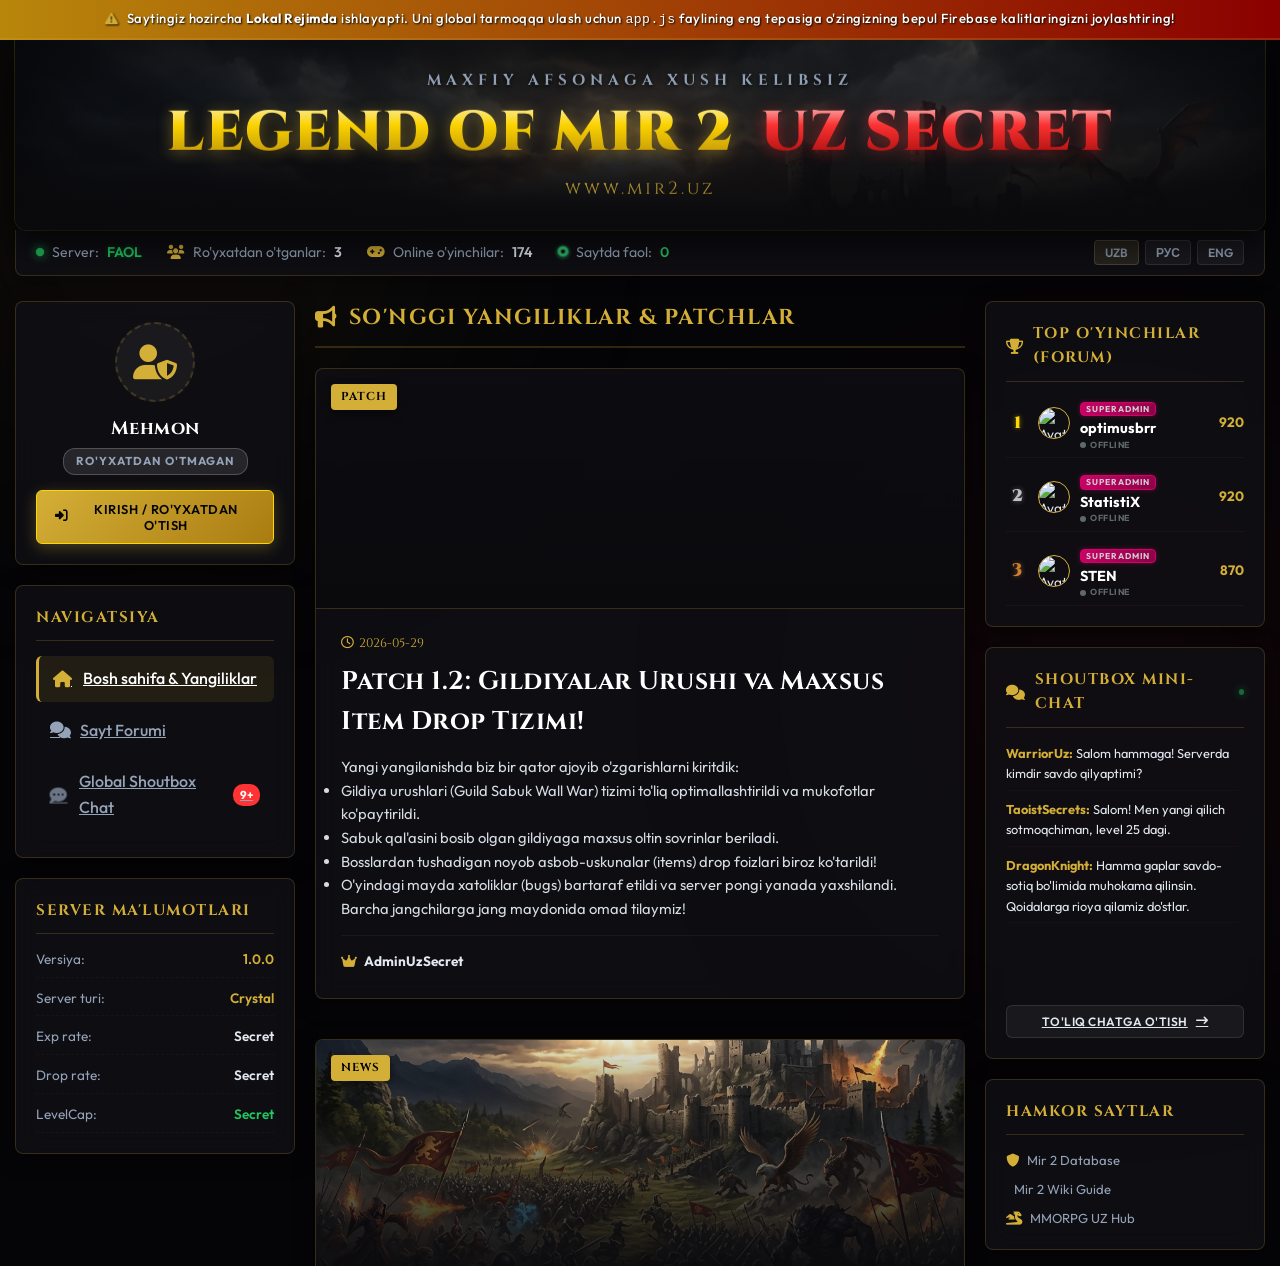
==== admin.html @ 35ca0508 "Add files via upload" ====
<!DOCTYPE html>
<html lang="uz">
<head>
    <meta charset="UTF-8">
    <meta name="viewport" content="width=device-width, initial-scale=1.0">
    <title>Legend of Mir 2 UZ SECRET - Admin Panel</title>
    
    <!-- SEO Meta Tags -->
    <meta name="description" content="Legend of Mir 2 UZ SECRET - O'zbekistondagi eng mashhur va eng epik MMORPG o'yinining rasmiy jamoat sayti va forumi. Forum, jonli chat, yangiliklar va boshqalar.">
    <meta name="keywords" content="Mir 2, Mir 2 UZ, Legend of Mir 2, Mir2uzSecret, mir2.uz, mmorpg uz, uzbek game, mir 2 forum, mir 2 chat">
    
    <!-- Premium Fonts -->
    <link rel="preconnect" href="https://fonts.googleapis.com">
    <link rel="preconnect" href="https://fonts.gstatic.com" crossorigin>
    <link href="https://fonts.googleapis.com/css2?family=Cinzel:wght@400;600;700;900&family=MedievalSharp&family=Outfit:wght@300;400;500;600;700&display=swap" rel="stylesheet">
    
    <!-- FontAwesome Icons for gaming elements -->
    <link rel="stylesheet" href="https://cdnjs.cloudflare.com/ajax/libs/font-awesome/6.4.0/css/all.min.css">
    
    <!-- Favicon -->
    <link rel="icon" type="image/png" href="favicon.png">
    
    <!-- Custom Style Sheet -->
    <link rel="stylesheet" href="style.css">
</head>
<body data-page="admin">

    <!-- Gaming Background Glows -->
    <div class="bg-glow bg-glow-1"></div>
    <div class="bg-glow bg-glow-2"></div>

    <!-- MAIN CONTAINER -->
    <div class="app-container">
        
        <!-- HEADER SECTION WITH AI GENERATED BANNER -->
        <header class="main-header" style="background-image: linear-gradient(to bottom, rgba(10, 10, 13, 0.3), rgba(10, 10, 13, 0.95)), url('banner.png');">
            <div class="header-overlay"></div>
            <div class="header-content">
                <div class="header-logo-container">
                    <span class="sub-title" data-i18n="welcome_title">WELCOME TO THE SECRET LEGEND</span>
                    <h1 class="main-logo-text">
                        <span class="gold-text">LEGEND OF MIR 2</span>
                        <span class="crimson-text glow-red">UZ SECRET</span>
                    </h1>
                    <p class="server-domain">www.mir2.uz</p>
                </div>
            </div>
        </header>

        <!-- TOP BAR FOR STATUS & QUICK ACTIONS -->
        <div class="top-nav-bar">
            <!-- Server Status Summary -->
            <div class="quick-status-container">
                <div class="status-item">
                    <span class="status-dot online animate-pulse"></span>
                    <span class="label" data-i18n="server">Server:</span>
                    <span class="value online-text" data-i18n="online">ONLINE</span>
                </div>
                <div class="status-item">
                    <i class="fa-solid fa-users text-gold"></i>
                    <span class="label" data-i18n="registered_accounts">Registered Accounts:</span>
                    <span class="value" id="top-registered-count">0</span>
                </div>
                <div class="status-item">
                    <i class="fa-solid fa-gamepad text-gold"></i>
                    <span class="label" data-i18n="online_players">Online Players:</span>
                    <span class="value" id="top-player-count">0</span>
                </div>
                <div class="status-item">
                    <i class="fa-solid fa-circle-dot text-success animate-pulse" style="font-size: 0.65rem; color: #2ecc71; box-shadow: 0 0 4px #2ecc71; border-radius: 50%;"></i>
                    <span class="label" data-i18n="online_site_players">Online Players:</span>
                    <span class="value text-success" id="top-online-site-players">0</span>
                </div>

            </div>

            <!-- Language Switcher -->
            <div class="language-selector">
                <button class="lang-btn" data-lang="uz">UZB</button>
                <button class="lang-btn" data-lang="ru">РУС</button>
                <button class="lang-btn" data-lang="en">ENG</button>
            </div>
        </div>

        <!-- MAIN LAYOUT: Grid of Sidebar & Main Content -->
        <div class="layout-grid">
            
            <!-- LEFT SIDEBAR -->
            <aside class="sidebar-left">
                
                <!-- USER ACCOUNT PROFILE CARD -->
                <div class="sidebar-card user-profile-card" id="user-profile-section">
                    <!-- Guest View -->
                    <div id="guest-view" class="profile-view-state">
                        <div class="avatar-placeholder">
                            <i class="fa-solid fa-user-shield text-gold"></i>
                        </div>
                        <h3 data-i18n="guest_title">Mehmon</h3>
                        <p class="role-badge newbie" data-i18n="guest_desc">Ro'yxatdan o'tmagan</p>
                        <button class="btn btn-primary btn-full btn-gold-glow" id="open-login-btn">
                            <i class="fa-solid fa-right-to-bracket"></i>
                            <span data-i18n="login_register">Kirish / Ro'yxatdan o'tish</span>
                        </button>
                    </div>

                    <!-- Logged In View -->
                    <div id="user-view" class="profile-view-state hidden">
                        <div class="profile-avatar-container">
                            <img src="" id="user-avatar" class="user-avatar" alt="Avatar">
                            <span class="rank-ring" id="user-rank-ring"></span>
                        </div>
                        <h3 id="user-display-name">Username</h3>
                        <span class="role-badge" id="user-display-role">Newbie</span>
                        
                        <div class="user-stats-grid">
                            <div class="stat-item">
                                <span class="stat-num" id="stat-posts">0</span>
                                <span class="stat-label" data-i18n="posts">Postlar</span>
                            </div>
                            <div class="stat-item">
                                <span class="stat-num" id="stat-likes">0</span>
                                <span class="stat-label" data-i18n="likes">Layklar</span>
                            </div>
                            <div class="stat-item">
                                <span class="stat-num text-gold" id="stat-points">0</span>
                                <span class="stat-label" data-i18n="points">Ballar</span>
                            </div>
                        </div>

                        <div class="profile-actions">
                            <button class="btn btn-secondary btn-full" id="open-my-profile-btn">
                                <i class="fa-solid fa-circle-user"></i> <span data-i18n="my_profile">Profil</span>
                            </button>
                            <button class="btn btn-danger btn-full btn-crimson" id="logout-btn">
                                <i class="fa-solid fa-right-from-bracket"></i> <span data-i18n="logout">Chiqish</span>
                            </button>
                        </div>
                    </div>
                </div>

                <!-- MAIN NAVIGATION PANEL -->
                <nav class="sidebar-card nav-panel">
                    <h4 class="card-title" data-i18n="navigation">NAVIGATSIYA</h4>
                    <div class="nav-list">
                        <a href="index.html" class="nav-item">
                            <i class="fa-solid fa-house"></i>
                            <span data-i18n="nav_home">Bosh sahifa & Yangiliklar</span>
                        </a>
                        <a href="forum.html" class="nav-item">
                            <i class="fa-solid fa-comments"></i>
                            <span data-i18n="nav_forum">Sayt Forumi</span>
                        </a>
                        <a href="chat.html" class="nav-item">
                            <i class="fa-solid fa-comment-dots animate-pulse"></i>
                            <span data-i18n="nav_chat">Global Shoutbox Chat</span>
                            <span class="badge badge-red pulse" id="chat-badge-count">9+</span>
                        </a>
                        <a href="admin.html" class="nav-item active" id="nav-item-admin">
                            <i class="fa-solid fa-crown text-gold"></i>
                            <span data-i18n="nav_admin" class="gold-text">Admin Panel</span>
                        </a>
                    </div>
                </nav>

                <!-- GAME SERVER DETAILS -->
                <div class="sidebar-card server-info-card">
                    <h4 class="card-title" data-i18n="server_info">SERVER MA'LUMOTLARI</h4>
                    <div class="info-list">
                        <div class="info-row">
                            <span class="info-label" data-i18n="server_version">Versiya:</span>
                            <span class="info-value text-gold" id="server-stat-version">1.0.0</span>
                        </div>
                        <div class="info-row">
                            <span class="info-label" data-i18n="server_type">Server turi:</span>
                            <span class="info-value text-gold" id="server-stat-type">Crystal</span>
                        </div>
                        <div class="info-row">
                            <span class="info-label" data-i18n="server_exp">Exp rate:</span>
                            <span class="info-value" id="server-stat-exp">Secret</span>
                        </div>
                        <div class="info-row">
                            <span class="info-label" data-i18n="server_drop">Drop rate:</span>
                            <span class="info-value" id="server-stat-drop">Secret</span>
                        </div>
                        <div class="info-row">
                            <span class="info-label" data-i18n="server_levelcap">LevelCap:</span>
                            <span class="info-value text-success" id="server-stat-levelcap">Secret</span>
                        </div>
                    </div>
                </div>

            </aside>

            <!-- MAIN CONTENT AREA -->
            <main class="main-content">
                
                <!-- 4. ADMIN DASHBOARD -->
                <section class="content-tab" id="tab-admin">
                    <div class="section-header">
                        <h2><i class="fa-solid fa-crown text-gold"></i> <span data-i18n="nav_admin">Web-Portal Administratsiyasi Panel</span></h2>
                    </div>

                    <div class="admin-panel-grid">
                        <!-- Left col: Post News Form -->
                        <div class="admin-col">
                            
                            <div class="admin-card">
                                <h3 class="admin-card-title"><i class="fa-solid fa-bullhorn text-gold"></i> <span data-i18n="admin_news_title">RASMIY YANGILIK/PATCH KABLARI</span></h3>
                                <form id="admin-news-form" class="gaming-form">
                                    <div class="form-group">
                                        <label for="news-title" data-i18n="news_title_label">Yangilik sarlavhasi</label>
                                        <input type="text" id="news-title" required placeholder="Yangilik yoki yangilanish nomini kiriting..." class="form-control">
                                    </div>
                                    <div class="form-group">
                                        <label for="news-image" data-i18n="news_image_label">Tasvir URL (Ixtiyoriy)</label>
                                        <select id="news-image" class="form-control">
                                            <option value="banner.png">Epic Battle (Generated Header)</option>
                                            <option value="https://images.unsplash.com/photo-1618005182384-a83a8bd57fbe?w=800">Abstract Gold Magic</option>
                                            <option value="https://images.unsplash.com/photo-1511512578047-dfb367046420?w=800">Cyber Sword & Shield</option>
                                            <option value="https://images.unsplash.com/photo-1607604276583-eef5d076aa5f?w=800">Dragon Knight Art</option>
                                        </select>
                                    </div>
                                    <div class="form-group">
                                        <label for="news-content" data-i18n="news_content_label">Yangilik matni (HTML yozishingiz ham mumkin)</label>
                                        <textarea id="news-content" rows="6" required placeholder="Foydalanuvchilarga yetkazmoqchi bo'lgan ma'lumotingiz..." class="form-control"></textarea>
                                    </div>
                                    <button type="submit" class="btn btn-primary btn-gold-glow">
                                        <i class="fa-solid fa-upload"></i> <span data-i18n="publish_news">Yangilikni e'lon qilish</span>
                                    </button>
                                </form>
                            </div>
                        </div>

                        <!-- Right col: User Manager -->
                        <div class="admin-col">
                            <div class="admin-card">
                                <h3 class="admin-card-title"><i class="fa-solid fa-users-gear text-gold"></i> <span data-i18n="admin_user_manager">FOYDALANUVCHILARNI BOSHQARISH</span></h3>
                                <div class="admin-user-list-container">
                                    <table class="admin-user-table">
                                        <thead>
                                            <tr>
                                                <th data-i18n="tbl_username">Foydalanuvchi</th>
                                                <th data-i18n="tbl_role">Rol / Daraja</th>
                                                <th data-i18n="tbl_likes">Baho</th>
                                                <th data-i18n="tbl_action">Amal</th>
                                            </tr>
                                        </thead>
                                        <tbody id="admin-users-table-body">
                                            <!-- Dynamic table rows -->
                                        </tbody>
                                    </table>
                                </div>
                            </div>
                        </div>
                    </div>
                </section>

            </main>

            <!-- RIGHT SIDEBAR -->
            <aside class="sidebar-right">
                
                <!-- TOP ACTIVE PLAYERS RATING -->
                <div class="sidebar-card ratings-card">
                    <h4 class="card-title"><i class="fa-solid fa-trophy text-gold"></i> <span data-i18n="top_players">TOP O'YINCHILAR (FORUM)</span></h4>
                    <ul class="rating-list" id="top-users-rating-list">
                        <!-- Dynamically filled by JS -->
                    </ul>
                </div>

                <!-- SIDEBAR MINI-CHAT SHOUTBOX PREVIEW -->
                <div class="sidebar-card mini-chat-card">
                    <h4 class="card-title">
                        <i class="fa-solid fa-comments text-gold"></i> 
                        <span data-i18n="shoutbox_preview">SHOUTBOX MINI-CHAT</span>
                        <span class="pulse-dot green"></span>
                    </h4>
                    <div class="mini-chat-logs" id="mini-chat-list">
                        <!-- Filled by JS -->
                    </div>
                    <a href="chat.html" class="btn btn-secondary btn-full btn-sm" id="sidebar-go-to-chat-btn">
                        <span data-i18n="go_to_full_chat">To'liq chatga o'tish</span> <i class="fa-solid fa-arrow-right-long"></i>
                    </a>
                </div>

                <!-- COMMUNITY PARTNERS -->
                <div class="sidebar-card partner-links-card">
                    <h4 class="card-title" data-i18n="partner_links">HAMKOR SAYTLAR</h4>
                    <ul class="partner-list">
                        <li><a href="#" class="partner-link"><i class="fa-solid fa-shield text-gold"></i> Mir 2 Database</a></li>
                        <li><a href="#" class="partner-link"><i class="fa-solid fa-swords text-gold"></i> Mir 2 Wiki Guide</a></li>
                        <li><a href="#" class="partner-link"><i class="fa-solid fa-dragon text-gold"></i> MMORPG UZ Hub</a></li>
                    </ul>
                </div>

            </aside>

        </div>

        <!-- FOOTER -->
        <footer class="main-footer">
            <p>&copy; 2026 <strong>Legend of Mir 2 UZ SECRET</strong> (mir2.uz). Barcha huquqlar himoyalangan.</p>
            <p class="footer-note" data-i18n="footer_credits">Ushbu veb-portal o'yin ishqibozlari uchun yaratilgan jamoat portalidir. Mir 2 o'yini mualliflik huquqlari Wemade kompaniyasiga tegishlidir.</p>
        </footer>

    </div>

    <!-- AUTH MODAL (LOGIN & REGISTER) -->
    <div class="modal-backdrop hidden" id="auth-modal">
        <div class="modal-card">
            <button class="modal-close" id="close-auth-modal-btn">&times;</button>
            
            <div class="modal-tabs">
                <button class="modal-tab-btn active" id="modal-tab-login" data-i18n="tab_login">Kirish</button>
                <button class="modal-tab-btn" id="modal-tab-register" data-i18n="tab_register">Ro'yxatdan o'tish</button>
            </div>

            <!-- Login Form -->
            <div class="modal-form-content" id="modal-login-form-box">
                <form id="login-form" class="gaming-form">
                    <div class="form-group">
                        <label for="login-username" data-i18n="lbl_username">Foydalanuvchi nomi</label>
                        <input type="text" id="login-username" required placeholder="Foydalanuvchi nomingizni kiriting..." class="form-control">
                    </div>
                    <div class="form-group">
                        <label for="login-password" data-i18n="lbl_password">Parol</label>
                        <input type="password" id="login-password" required placeholder="••••••••" class="form-control">
                    </div>
                    <button type="submit" class="btn btn-primary btn-gold-glow btn-full">
                        <i class="fa-solid fa-right-to-bracket"></i> <span data-i18n="btn_login">TIZIMGA KIRISH</span>
                    </button>
                </form>
            </div>

            <!-- Register Form -->
            <div class="modal-form-content hidden" id="modal-register-form-box">
                <form id="register-form" class="gaming-form">
                    <div class="form-group">
                        <label for="register-username" data-i18n="lbl_username">Foydalanuvchi nomi</label>
                        <input type="text" id="register-username" required placeholder="Foydalanuvchi nomingiz (kamida 3 harf)..." class="form-control">
                    </div>
                    <div class="form-group">
                        <label for="register-email" data-i18n="lbl_email">Elektron pochta</label>
                        <input type="email" id="register-email" required placeholder="example@mail.com" class="form-control">
                    </div>
                    <div class="form-group">
                        <label for="register-password" data-i18n="lbl_password">Parol</label>
                        <input type="password" id="register-password" required placeholder="Parol yarating (kamida 6 ta belgi)..." class="form-control">
                    </div>
                    <div class="form-group">
                        <label for="register-avatar" data-i18n="lbl_avatar">Avatar tanglang</label>
                        <select id="register-avatar" class="form-control">
                            <option value="https://api.dicebear.com/7.x/adventurer/svg?seed=Felix">Warrior - Felix</option>
                            <option value="https://api.dicebear.com/7.x/adventurer/svg?seed=Aneka">Taoist - Aneka</option>
                            <option value="https://api.dicebear.com/7.x/adventurer/svg?seed=Jack">Wizard - Jack</option>
                            <option value="https://api.dicebear.com/7.x/adventurer/svg?seed=Milo">Knight - Milo</option>
                            <option value="https://api.dicebear.com/7.x/adventurer/svg?seed=Bella">Assassin - Bella</option>
                        </select>
                    </div>
                    <button type="submit" class="btn btn-primary btn-gold-glow btn-full">
                        <i class="fa-solid fa-user-plus"></i> <span data-i18n="btn_register">RO'YXATDAN O'TISH</span>
                    </button>
                </form>
            </div>
        </div>
    </div>

    <!-- PROFILE MODAL -->
    <div class="modal-backdrop hidden" id="profile-modal">
        <div class="modal-card profile-details-modal-card">
            <button class="modal-close" id="close-profile-modal-btn">&times;</button>
            <h2 class="modal-title text-gold text-center" data-i18n="user_profile_details">FOYDALANUVCHI PROFILI</h2>
            
            <div class="profile-modal-body" id="profile-modal-content">
                <!-- Loaded dynamically -->
            </div>
        </div>
    </div>

    <!-- Core App Logic -->
    <script type="module" src="app.js?v=1.1"></script>
</body>
</html>
---- style.css ----
/* ==========================================================================
   LEGEND OF MIR 2 UZ SECRET - PREMIUM GAMING DESIGN SYSTEM
   Dark MMORPG Theme, Gold accents, Glassmorphism, Medieval styling
   ========================================================================== */

/* Variables & Base Tokens */
:root {
    --bg-darker: #050508;
    --bg-dark: #0a0a0d;
    --bg-card: rgba(16, 16, 22, 0.75);
    --border-gold: rgba(212, 175, 55, 0.2);
    --border-gold-glow: rgba(212, 175, 55, 0.5);
    --text-primary: #e2e8f0;
    --text-muted: #94a3b8;
    
    /* Elegant RPG colors */
    --gold: #d4af37;
    --gold-bright: #ffd700;
    --gold-dark: #aa7c11;
    --crimson: #8b0000;
    --crimson-light: #ff3333;
    --success: #22c55e;
    
    /* Font families */
    --font-heading: 'Cinzel', 'MedievalSharp', serif;
    --font-body: 'Outfit', 'Inter', sans-serif;
    
    --transition-smooth: all 0.3s cubic-bezier(0.4, 0, 0.2, 1);
}

/* Base resets & resets */
* {
    margin: 0;
    padding: 0;
    box-sizing: border-box;
}

body {
    background-color: var(--bg-darker);
    color: var(--text-primary);
    font-family: var(--font-body);
    line-height: 1.6;
    overflow-x: hidden;
    position: relative;
}

/* Background Atmosphere Glows */
.bg-glow {
    position: fixed;
    width: 600px;
    height: 600px;
    border-radius: 50%;
    filter: blur(150px);
    z-index: -1;
    opacity: 0.15;
    pointer-events: none;
}
.bg-glow-1 {
    top: -10%;
    left: -10%;
    background: radial-gradient(circle, var(--gold) 0%, transparent 70%);
}
.bg-glow-2 {
    bottom: -10%;
    right: -10%;
    background: radial-gradient(circle, var(--crimson-light) 0%, transparent 70%);
}

/* Scrollbars */
::-webkit-scrollbar {
    width: 8px;
    height: 8px;
}
::-webkit-scrollbar-track {
    background: var(--bg-darker);
}
::-webkit-scrollbar-thumb {
    background: var(--gold-dark);
    border-radius: 4px;
}
::-webkit-scrollbar-thumb:hover {
    background: var(--gold-bright);
}

/* Main Container Setup */
.app-container {
    max-width: 1400px;
    margin: 0 auto;
    padding: 0 15px 30px 15px;
}

/* HEADER STYLE WITH AI BANNER */
.main-header {
    position: relative;
    height: 190px;
    border-radius: 0 0 12px 12px;
    background-size: cover;
    background-position: center 20%;
    display: flex;
    align-items: center;
    justify-content: center;
    overflow: hidden;
    box-shadow: 0 10px 40px rgba(0, 0, 0, 0.8), 
                inset 0 0 100px rgba(0, 0, 0, 0.9),
                0 0 0 1px var(--border-gold);
    margin-bottom: 0px;
}
.header-overlay {
    position: absolute;
    top: 0;
    left: 0;
    right: 0;
    bottom: 0;
    background: linear-gradient(to top, rgba(10, 10, 13, 0.98) 5%, rgba(10, 10, 13, 0.2) 60%, rgba(10, 10, 13, 0.5) 100%);
    pointer-events: none;
}
.header-content {
    position: relative;
    z-index: 2;
    text-align: center;
    padding: 10px 20px;
    width: 100%;
}
.header-logo-container {
    animation: fadeInDown 1s ease-out;
}
.header-logo-container .sub-title {
    font-family: var(--font-heading);
    color: var(--text-muted);
    font-size: 0.95rem;
    letter-spacing: 5px;
    font-weight: 700;
    text-shadow: 0 2px 4px rgba(0,0,0,0.8);
}
.main-logo-text {
    font-family: var(--font-heading);
    font-size: 3.5rem;
    font-weight: 900;
    letter-spacing: 2px;
    margin: 10px 0;
    line-height: 1.1;
}
.gold-text {
    background: linear-gradient(to bottom, #ffffff 0%, var(--gold-bright) 40%, var(--gold-dark) 100%);
    -webkit-background-clip: text;
    -webkit-text-fill-color: transparent;
    filter: drop-shadow(0 2px 8px rgba(212, 175, 55, 0.5));
}
.crimson-text {
    background: linear-gradient(to bottom, #ffffff 0%, var(--crimson-light) 40%, var(--crimson) 100%);
    -webkit-background-clip: text;
    -webkit-text-fill-color: transparent;
    filter: drop-shadow(0 2px 8px rgba(255, 51, 51, 0.5));
    margin-left: 10px;
}
.server-domain {
    font-family: var(--font-heading);
    color: var(--gold);
    font-size: 1.1rem;
    letter-spacing: 3px;
    opacity: 0.8;
}

/* TOP STATUS BAR */
.top-nav-bar {
    display: flex;
    justify-content: space-between;
    align-items: center;
    background: rgba(16, 16, 22, 0.9);
    border: 1px solid var(--border-gold);
    border-top: none;
    border-radius: 0 0 8px 8px;
    padding: 10px 20px;
    margin-bottom: 25px;
    box-shadow: 0 4px 15px rgba(0, 0, 0, 0.4);
}
.quick-status-container {
    display: flex;
    gap: 25px;
}
.status-item {
    display: flex;
    align-items: center;
    gap: 8px;
    font-size: 0.88rem;
}
.status-dot {
    width: 8px;
    height: 8px;
    border-radius: 50%;
}
.status-dot.online {
    background-color: var(--success);
    box-shadow: 0 0 10px var(--success);
}
.status-dot.offline {
    background-color: var(--crimson);
    box-shadow: 0 0 10px var(--crimson);
}
.status-item .label {
    color: var(--text-muted);
}
.status-item .value {
    font-weight: 600;
}
.online-text {
    color: var(--success);
    text-shadow: 0 0 5px rgba(34, 197, 94, 0.3);
}
.text-gold {
    color: var(--gold);
}
.text-success {
    color: var(--success);
}

/* Language Selector */
.language-selector {
    display: flex;
    gap: 6px;
}
.lang-btn {
    background: rgba(255, 255, 255, 0.05);
    border: 1px solid rgba(255, 255, 255, 0.1);
    color: var(--text-muted);
    font-family: var(--font-body);
    font-weight: 600;
    font-size: 0.75rem;
    padding: 4px 10px;
    border-radius: 4px;
    cursor: pointer;
    transition: var(--transition-smooth);
}
.lang-btn:hover, .lang-btn.active {
    background: var(--gold-dark);
    color: var(--bg-darker);
    border-color: var(--gold);
    box-shadow: 0 0 8px rgba(212, 175, 55, 0.4);
}

/* LAYOUT STRUCTURE */
.layout-grid {
    display: grid;
    grid-template-columns: 280px 1fr 280px;
    gap: 20px;
    min-height: 800px;
}

/* CARDS (GLASSMORPHISM) */
.sidebar-card, .admin-card, .topic-main-post-card, .news-card {
    background: var(--bg-card);
    border: 1px solid var(--border-gold);
    border-radius: 8px;
    padding: 20px;
    margin-bottom: 20px;
    backdrop-filter: blur(12px);
    box-shadow: 0 4px 20px rgba(0, 0, 0, 0.5);
    transition: var(--transition-smooth);
}
.sidebar-card:hover {
    border-color: rgba(212, 175, 55, 0.35);
    box-shadow: 0 8px 30px rgba(0, 0, 0, 0.6);
}
.card-title {
    font-family: var(--font-heading);
    color: var(--gold);
    font-size: 0.95rem;
    letter-spacing: 1.5px;
    border-bottom: 1px solid var(--border-gold);
    padding-bottom: 10px;
    margin-bottom: 15px;
    display: flex;
    align-items: center;
    gap: 8px;
}

/* USER PROFILE CARD */
.user-profile-card {
    text-align: center;
}
.profile-view-state {
    display: flex;
    flex-direction: column;
    align-items: center;
}
.avatar-placeholder {
    width: 80px;
    height: 80px;
    border-radius: 50%;
    background: rgba(255, 255, 255, 0.05);
    border: 2px dashed var(--border-gold);
    display: flex;
    align-items: center;
    justify-content: center;
    font-size: 2.2rem;
    margin-bottom: 12px;
}
.profile-avatar-container {
    position: relative;
    width: 85px;
    height: 85px;
    margin-bottom: 12px;
}
.user-avatar {
    width: 85px;
    height: 85px;
    border-radius: 50%;
    background: rgba(255, 255, 255, 0.03);
    border: 2px solid var(--gold);
    padding: 3px;
    object-fit: cover;
}
.rank-ring {
    position: absolute;
    top: -3px;
    left: -3px;
    width: 91px;
    height: 91px;
    border-radius: 50%;
    border: 2px solid transparent;
    pointer-events: none;
}

.profile-view-state h3 {
    font-family: var(--font-heading);
    font-size: 1.15rem;
    color: #ffffff;
    margin-bottom: 5px;
    letter-spacing: 0.5px;
    white-space: nowrap;
    overflow: hidden;
    text-overflow: ellipsis;
    width: 100%;
}

/* Role Badges */
.role-badge {
    display: inline-block;
    padding: 3px 12px;
    border-radius: 12px;
    font-size: 0.72rem;
    font-weight: 700;
    text-transform: uppercase;
    letter-spacing: 1px;
    margin-bottom: 15px;
}
.role-badge.superadmin {
    background: linear-gradient(135deg, #ff007f 0%, #aa0055 100%);
    color: #ffffff;
    border: 1px solid #ff007f;
    box-shadow: 0 0 10px rgba(255, 0, 127, 0.5);
    animation: goldGlowPulse 2s infinite alternate;
}
.role-badge.admin {
    background: linear-gradient(135deg, var(--gold) 0%, var(--gold-dark) 100%);
    color: var(--bg-darker);
    border: 1px solid var(--gold);
    box-shadow: 0 0 10px rgba(212, 175, 55, 0.5);
}
.role-badge.moderator {
    background: linear-gradient(135deg, #00bfff 0%, #005faa 100%);
    color: #ffffff;
    border: 1px solid #00bfff;
    box-shadow: 0 0 8px rgba(0, 191, 255, 0.4);
}
.role-badge.legendary {
    background: linear-gradient(135deg, #b026ff 0%, #5800a0 100%);
    color: #ffffff;
    border: 1px solid #b026ff;
    box-shadow: 0 0 8px rgba(176, 38, 255, 0.4);
}
.role-badge.active-explorer {
    background: linear-gradient(135deg, #ff8c00 0%, #b05000 100%);
    color: #ffffff;
    border: 1px solid #ff8c00;
}
.role-badge.newbie {
    background: rgba(255, 255, 255, 0.1);
    color: var(--text-muted);
    border: 1px solid rgba(255, 255, 255, 0.2);
}

.user-stats-grid {
    display: grid;
    grid-template-columns: repeat(3, 1fr);
    width: 100%;
    border-top: 1px solid rgba(255, 255, 255, 0.05);
    border-bottom: 1px solid rgba(255, 255, 255, 0.05);
    padding: 12px 0;
    margin-bottom: 15px;
}
.stat-item {
    display: flex;
    flex-direction: column;
}
.stat-num {
    font-size: 1.1rem;
    font-weight: 700;
    color: #ffffff;
}
.stat-label {
    font-size: 0.72rem;
    color: var(--text-muted);
    text-transform: uppercase;
}
.profile-actions {
    display: flex;
    flex-direction: column;
    gap: 8px;
    width: 100%;
}

/* BUTTONS */
.btn {
    display: inline-flex;
    align-items: center;
    justify-content: center;
    gap: 8px;
    font-family: var(--font-body);
    font-weight: 600;
    text-transform: uppercase;
    font-size: 0.8rem;
    letter-spacing: 0.5px;
    padding: 10px 18px;
    border-radius: 6px;
    cursor: pointer;
    transition: var(--transition-smooth);
    border: 1px solid transparent;
}
.btn-sm {
    padding: 6px 12px;
    font-size: 0.75rem;
}
.btn-full {
    width: 100%;
}
.btn-primary {
    background: linear-gradient(135deg, var(--gold) 0%, var(--gold-dark) 100%);
    color: var(--bg-darker);
    border-color: var(--gold-bright);
}
.btn-primary:hover {
    filter: brightness(1.15);
}
.btn-gold-glow {
    box-shadow: 0 4px 15px rgba(212, 175, 55, 0.3);
}
.btn-gold-glow:hover {
    box-shadow: 0 6px 20px rgba(212, 175, 55, 0.5);
}
.btn-secondary {
    background: rgba(255, 255, 255, 0.05);
    color: var(--text-primary);
    border-color: rgba(255, 255, 255, 0.1);
}
.btn-secondary:hover {
    background: rgba(255, 255, 255, 0.1);
    border-color: var(--border-gold);
}
.btn-danger {
    background: linear-gradient(135deg, var(--crimson-light) 0%, var(--crimson) 100%);
    color: #ffffff;
    border-color: var(--crimson-light);
}
.btn-danger:hover {
    filter: brightness(1.15);
}

/* NAVIGATION PANEL */
.nav-list {
    list-style: none;
}
.nav-item {
    display: flex;
    align-items: center;
    gap: 12px;
    padding: 10px 14px;
    border-radius: 6px;
    cursor: pointer;
    transition: var(--transition-smooth);
    margin-bottom: 6px;
    color: var(--text-muted);
    font-weight: 500;
}
.nav-item:hover, .nav-item.active {
    background: rgba(212, 175, 55, 0.1);
    color: #ffffff;
    border-left: 3px solid var(--gold);
}
.nav-item i {
    width: 18px;
    text-align: center;
    font-size: 1.05rem;
}
.nav-item.active i {
    color: var(--gold);
}
.badge {
    margin-left: auto;
    font-size: 0.72rem;
    padding: 2px 7px;
    border-radius: 10px;
    font-weight: 700;
}
.badge-red {
    background-color: var(--crimson-light);
    color: #ffffff;
}

/* SERVER INFO CARD */
.info-list {
    display: flex;
    flex-direction: column;
    gap: 10px;
}
.info-row {
    display: flex;
    justify-content: space-between;
    font-size: 0.85rem;
    border-bottom: 1px dashed rgba(255, 255, 255, 0.03);
    padding-bottom: 6px;
}
.info-label {
    color: var(--text-muted);
}
.info-value {
    font-weight: 600;
}

/* MAIN CONTENT GENERAL WRAPPERS */
.main-content {
    min-width: 0; /* Prevents flex blowout */
}
.content-tab {
    animation: fadeInUp 0.4s ease-out;
}
.section-header {
    display: flex;
    justify-content: space-between;
    align-items: center;
    margin-bottom: 20px;
    border-bottom: 2px solid var(--border-gold);
    padding-bottom: 10px;
}
.section-header h2 {
    font-family: var(--font-heading);
    font-size: 1.35rem;
    letter-spacing: 1.5px;
    color: var(--gold);
    display: flex;
    align-items: center;
    gap: 10px;
}

/* NEWS CARD LAYOUT */
.news-list-grid {
    display: flex;
    flex-direction: column;
    gap: 20px;
}
.news-card {
    padding: 0;
    overflow: hidden;
}
.news-image {
    width: 100%;
    height: 240px;
    background-size: cover;
    background-position: center;
    position: relative;
    border-bottom: 1px solid var(--border-gold);
}
.news-image-overlay {
    position: absolute;
    top: 0; left: 0; right: 0; bottom: 0;
    background: linear-gradient(to top, rgba(10, 10, 13, 1) 0%, rgba(10, 10, 13, 0.1) 100%);
}
.news-meta-category {
    position: absolute;
    top: 15px;
    left: 15px;
    background: var(--gold);
    color: var(--bg-darker);
    font-family: var(--font-heading);
    font-size: 0.72rem;
    font-weight: 700;
    padding: 4px 10px;
    border-radius: 4px;
    letter-spacing: 1px;
    box-shadow: 0 4px 10px rgba(0,0,0,0.5);
}
.news-body {
    padding: 25px;
}
.news-date {
    font-size: 0.78rem;
    color: var(--gold);
    font-family: var(--font-heading);
    margin-bottom: 8px;
    display: flex;
    align-items: center;
    gap: 6px;
}
.news-card h3 {
    font-family: var(--font-heading);
    font-size: 1.6rem;
    color: #ffffff;
    margin-bottom: 12px;
    letter-spacing: 0.5px;
}
.news-text {
    color: var(--text-primary);
    font-size: 0.92rem;
    margin-bottom: 15px;
    opacity: 0.95;
}
.news-footer {
    display: flex;
    justify-content: space-between;
    align-items: center;
    border-top: 1px solid rgba(255, 255, 255, 0.05);
    padding-top: 15px;
}
.news-author {
    display: flex;
    align-items: center;
    gap: 8px;
    font-size: 0.85rem;
}
.news-author-avatar {
    width: 28px;
    height: 28px;
    border-radius: 50%;
    border: 1px solid var(--gold);
}

/* FORUM DASHBOARD FILTER BAR */
.forum-bar {
    margin-bottom: 20px;
}
.category-filters {
    display: flex;
    flex-wrap: wrap;
    gap: 8px;
}
.filter-btn {
    background: rgba(255, 255, 255, 0.03);
    border: 1px solid rgba(255, 255, 255, 0.08);
    color: var(--text-muted);
    font-family: var(--font-body);
    font-size: 0.82rem;
    font-weight: 500;
    padding: 6px 14px;
    border-radius: 4px;
    cursor: pointer;
    transition: var(--transition-smooth);
}
.filter-btn:hover {
    background: rgba(255, 255, 255, 0.07);
    color: #ffffff;
    border-color: var(--border-gold);
}
.filter-btn.active {
    background: rgba(212, 175, 55, 0.15);
    color: var(--gold-bright);
    border-color: var(--gold);
    box-shadow: 0 0 10px rgba(212, 175, 55, 0.1);
}

/* FORUM TOPICS LIST */
.forum-topics-container {
    display: flex;
    flex-direction: column;
    gap: 12px;
}
.topic-row {
    background: var(--bg-card);
    border: 1px solid var(--border-gold);
    border-radius: 6px;
    padding: 15px 20px;
    display: grid;
    grid-template-columns: 50px 1fr 180px;
    align-items: center;
    gap: 15px;
    transition: var(--transition-smooth);
    cursor: pointer;
}
.topic-row:hover {
    border-color: var(--border-gold-glow);
    background: rgba(21, 21, 28, 0.85);
    transform: translateX(4px);
}
.topic-avatar {
    width: 42px;
    height: 42px;
    border-radius: 50%;
    border: 1px solid var(--gold);
    background: rgba(255, 255, 255, 0.02);
}
.topic-info h4 {
    font-family: var(--font-body);
    font-size: 1.05rem;
    color: #ffffff;
    margin-bottom: 4px;
    transition: var(--transition-smooth);
}
.topic-row:hover .topic-info h4 {
    color: var(--gold-bright);
}
.topic-meta {
    display: flex;
    align-items: center;
    gap: 12px;
    font-size: 0.78rem;
    color: var(--text-muted);
}
.topic-category-tag {
    background: rgba(212, 175, 55, 0.1);
    color: var(--gold);
    font-family: var(--font-heading);
    font-size: 0.65rem;
    padding: 2px 8px;
    border-radius: 3px;
    font-weight: 700;
    text-transform: uppercase;
}
.topic-author-name {
    color: var(--text-primary);
    font-weight: 500;
}
.topic-stats {
    display: flex;
    justify-content: flex-end;
    align-items: center;
    gap: 20px;
    text-align: right;
}
.topic-stat-item {
    display: flex;
    flex-direction: column;
    align-items: center;
}
.topic-stat-num {
    font-size: 0.95rem;
    font-weight: 600;
    color: #ffffff;
}
.topic-stat-label {
    font-size: 0.7rem;
    color: var(--text-muted);
    text-transform: uppercase;
}

/* FORUM FORM STYLING */
.gaming-form {
    display: flex;
    flex-direction: column;
    gap: 15px;
}
.form-group {
    display: flex;
    flex-direction: column;
    gap: 6px;
}
.form-group label {
    font-family: var(--font-heading);
    color: var(--gold);
    font-size: 0.85rem;
    letter-spacing: 1px;
}
.form-control {
    background: rgba(0, 0, 0, 0.4);
    border: 1px solid var(--border-gold);
    border-radius: 6px;
    color: #ffffff;
    font-family: var(--font-body);
    font-size: 0.9rem;
    padding: 10px 14px;
    outline: none;
    transition: var(--transition-smooth);
}
.form-control:focus {
    border-color: var(--gold-bright);
    box-shadow: 0 0 10px rgba(212, 175, 55, 0.2);
    background: rgba(0, 0, 0, 0.6);
}
.form-row {
    display: grid;
    grid-template-columns: 1fr;
    gap: 15px;
}
textarea.form-control {
    resize: vertical;
}

/* FORUM TOPIC DETAIL MAIN POST */
.topic-main-post-card {
    border-left: 4px solid var(--gold);
}
.post-header {
    display: flex;
    justify-content: space-between;
    align-items: center;
    border-bottom: 1px solid rgba(255, 255, 255, 0.05);
    padding-bottom: 15px;
    margin-bottom: 15px;
}
.post-author-info {
    display: flex;
    align-items: center;
    gap: 12px;
}
.post-author-details {
    display: flex;
    flex-direction: column;
}
.post-author-name-wrapper {
    display: flex;
    align-items: center;
    gap: 8px;
}
.post-author-name-wrapper h4 {
    font-size: 1.05rem;
    color: #ffffff;
    margin: 0;
}
.post-date {
    font-size: 0.75rem;
    color: var(--text-muted);
}
.post-body {
    font-size: 1rem;
    color: var(--text-primary);
    line-height: 1.7;
    margin-bottom: 20px;
    white-space: pre-line; /* Keeps spaces & linebreaks */
}
.post-footer {
    display: flex;
    justify-content: space-between;
    align-items: center;
    border-top: 1px solid rgba(255, 255, 255, 0.05);
    padding-top: 15px;
}
.post-like-btn {
    background: rgba(255, 255, 255, 0.03);
    border: 1px solid rgba(255, 255, 255, 0.1);
    color: var(--text-muted);
    font-family: var(--font-body);
    font-weight: 600;
    font-size: 0.8rem;
    padding: 6px 14px;
    border-radius: 4px;
    cursor: pointer;
    transition: var(--transition-smooth);
    display: flex;
    align-items: center;
    gap: 8px;
}
.post-like-btn:hover {
    background: rgba(255, 51, 51, 0.1);
    color: var(--crimson-light);
    border-color: rgba(255, 51, 51, 0.3);
}
.post-like-btn.liked {
    background: rgba(255, 51, 51, 0.18);
    color: var(--crimson-light);
    border-color: var(--crimson-light);
    box-shadow: 0 0 10px rgba(255, 51, 51, 0.2);
}

/* COMMENTS SECTION */
.comments-section {
    margin-top: 30px;
}
.comments-title {
    font-family: var(--font-heading);
    color: var(--gold);
    font-size: 1.15rem;
    border-bottom: 2px solid var(--border-gold);
    padding-bottom: 8px;
    margin-bottom: 20px;
    display: flex;
    align-items: center;
    gap: 10px;
}
.comments-list {
    display: flex;
    flex-direction: column;
    gap: 15px;
    margin-bottom: 25px;
}
.comment-card {
    background: rgba(16, 16, 22, 0.5);
    border: 1px solid rgba(255, 255, 255, 0.05);
    border-radius: 6px;
    padding: 15px 20px;
    transition: var(--transition-smooth);
}
.comment-card:hover {
    border-color: rgba(255, 255, 255, 0.1);
    background: rgba(20, 20, 28, 0.6);
}
.comment-header {
    display: flex;
    justify-content: space-between;
    margin-bottom: 10px;
}
.comment-body {
    font-size: 0.92rem;
    color: var(--text-primary);
    white-space: pre-line;
}
.guest-prompt-box {
    background: rgba(212, 175, 55, 0.04);
    border: 1px dashed var(--border-gold);
    border-radius: 6px;
    padding: 20px;
    text-align: center;
    display: flex;
    flex-direction: column;
    align-items: center;
    gap: 12px;
}
.guest-prompt-box p {
    font-size: 0.9rem;
    color: var(--text-muted);
}

/* GLOBAL SHOUTBOX MAIN CHAT WRAPPER */
.chat-main-wrapper {
    background: var(--bg-card);
    border: 1px solid var(--border-gold);
    border-radius: 8px;
    display: flex;
    flex-direction: column;
    height: 550px;
    overflow: hidden;
    backdrop-filter: blur(12px);
    box-shadow: 0 8px 32px rgba(0, 0, 0, 0.6);
}
.chat-messages-container {
    flex: 1;
    overflow-y: auto;
    padding: 20px;
    display: flex;
    flex-direction: column;
    gap: 12px;
}
.chat-msg-row {
    animation: fadeInLeft 0.25s ease-out;
    display: flex;
    align-items: flex-start;
    gap: 10px;
    font-size: 0.9rem;
}
.chat-msg-avatar {
    width: 32px;
    height: 32px;
    border-radius: 50%;
    border: 1px solid var(--gold);
    background: rgba(255, 255, 255, 0.02);
}
.chat-msg-content {
    background: rgba(255, 255, 255, 0.02);
    border: 1px solid rgba(255, 255, 255, 0.05);
    padding: 8px 12px;
    border-radius: 0 10px 10px 10px;
    max-width: 85%;
}
.chat-msg-header {
    display: flex;
    align-items: center;
    gap: 8px;
    margin-bottom: 3px;
    flex-wrap: wrap;
}
.chat-msg-user {
    font-weight: 600;
    color: #ffffff;
    cursor: pointer;
}
.chat-msg-user:hover {
    color: var(--gold-bright);
}
.chat-msg-time {
    font-size: 0.7rem;
    color: var(--text-muted);
}
.chat-msg-text {
    word-break: break-word;
    color: var(--text-primary);
}
.chat-input-bar {
    border-top: 1px solid var(--border-gold);
    padding: 15px;
    background: rgba(10, 10, 13, 0.6);
}
.chat-form {
    display: flex;
    gap: 10px;
}
.chat-input {
    flex: 1;
    background: rgba(0, 0, 0, 0.5);
    border-color: rgba(212, 175, 55, 0.3);
}
.chat-send-btn {
    aspect-ratio: 1;
    padding: 0;
    width: 44px;
    display: flex;
    align-items: center;
    justify-content: center;
    font-size: 1rem;
}

/* RIGHT SIDEBAR RATINGS */
.rating-list {
    list-style: none;
    display: flex;
    flex-direction: column;
    gap: 12px;
}
.rating-item {
    display: flex;
    align-items: center;
    gap: 10px;
    font-size: 0.85rem;
    border-bottom: 1px solid rgba(255, 255, 255, 0.03);
    padding-bottom: 8px;
}
.rating-num {
    font-family: var(--font-heading);
    font-size: 1.05rem;
    font-weight: 900;
    width: 22px;
    text-align: center;
}
.rating-num.rank-1 { color: #ffd700; text-shadow: 0 0 5px rgba(255, 215, 0, 0.5); }
.rating-num.rank-2 { color: #c0c0c0; text-shadow: 0 0 5px rgba(192, 192, 192, 0.5); }
.rating-num.rank-3 { color: #cd7f32; text-shadow: 0 0 5px rgba(205, 127, 50, 0.5); }
.rating-item-avatar {
    width: 32px;
    height: 32px;
    border-radius: 50%;
    border: 1px solid var(--gold);
}
.rating-item-info {
    flex: 1;
    min-width: 0;
}
.rating-name {
    font-weight: 600;
    color: #ffffff;
    display: block;
    white-space: nowrap;
    overflow: hidden;
    text-overflow: ellipsis;
    cursor: pointer;
}
.rating-name:hover {
    color: var(--gold-bright);
}
.rating-badge {
    font-size: 0.65rem;
    opacity: 0.8;
}
.rating-points {
    text-align: right;
    font-weight: 700;
    color: var(--gold);
}

/* RIGHT SIDEBAR MINI SHOUTBOX PREVIEW */
.mini-chat-logs {
    height: 250px;
    overflow-y: auto;
    display: flex;
    flex-direction: column;
    gap: 8px;
    padding-right: 5px;
    margin-bottom: 12px;
}
.mini-chat-msg {
    font-size: 0.8rem;
    border-bottom: 1px solid rgba(255, 255, 255, 0.02);
    padding-bottom: 6px;
}
.mini-chat-user {
    font-weight: 700;
    color: var(--gold);
    cursor: pointer;
}
.mini-chat-text {
    color: var(--text-primary);
}

/* PARTNERS */
.partner-list {
    list-style: none;
    display: flex;
    flex-direction: column;
    gap: 8px;
}
.partner-link {
    color: var(--text-muted);
    text-decoration: none;
    font-size: 0.82rem;
    display: flex;
    align-items: center;
    gap: 8px;
    transition: var(--transition-smooth);
}
.partner-link:hover {
    color: var(--gold-bright);
    transform: translateX(3px);
}

/* ADMIN PANEL DASHBOARD */
.admin-panel-grid {
    display: grid;
    grid-template-columns: 1fr 1fr;
    gap: 20px;
}
.admin-card {
    height: 100%;
}
.admin-card-title {
    font-family: var(--font-heading);
    color: var(--gold);
    font-size: 1.05rem;
    border-bottom: 1px solid var(--border-gold);
    padding-bottom: 10px;
    margin-bottom: 15px;
    display: flex;
    align-items: center;
    gap: 8px;
}
.admin-user-list-container {
    height: 480px;
    overflow-y: auto;
}
.admin-user-table {
    width: 100%;
    border-collapse: collapse;
    font-size: 0.85rem;
}
.admin-user-table th, .admin-user-table td {
    padding: 10px 8px;
    text-align: left;
    border-bottom: 1px solid rgba(255, 255, 255, 0.05);
}
.admin-user-table th {
    font-family: var(--font-heading);
    color: var(--gold);
    font-weight: 600;
}
.admin-user-table td {
    color: var(--text-primary);
}
.admin-user-info-row {
    display: flex;
    align-items: center;
    gap: 8px;
}
.admin-user-avatar {
    width: 24px;
    height: 24px;
    border-radius: 50%;
}
.admin-user-table select {
    background: rgba(0,0,0,0.6);
    border: 1px solid var(--border-gold);
    color: #ffffff;
    font-size: 0.75rem;
    padding: 3px 6px;
    border-radius: 4px;
    outline: none;
    cursor: pointer;
}

/* MODAL STRUCTURE */
.modal-backdrop {
    position: fixed;
    top: 0; left: 0; right: 0; bottom: 0;
    background: rgba(0, 0, 0, 0.85);
    backdrop-filter: blur(8px);
    display: flex;
    align-items: center;
    justify-content: center;
    z-index: 999;
    animation: fadeIn 0.3s ease-out;
}
.modal-card {
    background: var(--bg-card);
    border: 1px solid var(--gold);
    border-radius: 10px;
    padding: 30px;
    width: 90%;
    max-width: 480px;
    position: relative;
    box-shadow: 0 10px 50px rgba(0, 0, 0, 0.9),
                0 0 25px rgba(212, 175, 55, 0.25);
    animation: scaleIn 0.3s cubic-bezier(0.34, 1.56, 0.64, 1);
}
.modal-close {
    position: absolute;
    top: 15px;
    right: 15px;
    background: none;
    border: none;
    color: var(--text-muted);
    font-size: 1.8rem;
    cursor: pointer;
    line-height: 1;
    transition: var(--transition-smooth);
}
.modal-close:hover {
    color: var(--crimson-light);
}
.modal-tabs {
    display: flex;
    border-bottom: 2px solid rgba(255, 255, 255, 0.05);
    margin-bottom: 20px;
}
.modal-tab-btn {
    flex: 1;
    background: none;
    border: none;
    color: var(--text-muted);
    font-family: var(--font-heading);
    font-size: 1.05rem;
    font-weight: 700;
    padding: 10px;
    cursor: pointer;
    transition: var(--transition-smooth);
}
.modal-tab-btn.active {
    color: var(--gold-bright);
    border-bottom: 2px solid var(--gold);
    margin-bottom: -2px;
}

/* PROFILE DETAILS MODAL CARD */
.profile-details-modal-card {
    max-width: 580px;
}
.profile-modal-body {
    display: flex;
    flex-direction: column;
    align-items: center;
    gap: 20px;
    padding: 10px 0;
}
.profile-modal-top {
    text-align: center;
    border-bottom: 1px solid rgba(255, 255, 255, 0.05);
    padding-bottom: 20px;
    width: 100%;
}
.profile-modal-avatar {
    width: 100px;
    height: 100px;
    border-radius: 50%;
    border: 3px solid var(--gold);
    padding: 3px;
    margin-bottom: 10px;
}
.profile-modal-body h3 {
    font-family: var(--font-heading);
    color: #ffffff;
    font-size: 1.4rem;
    margin-bottom: 5px;
}
.profile-modal-fields {
    width: 100%;
    display: grid;
    grid-template-columns: 1fr 1fr;
    gap: 15px;
}
.profile-field-box {
    background: rgba(0, 0, 0, 0.3);
    border: 1px solid rgba(255, 255, 255, 0.03);
    border-radius: 6px;
    padding: 10px 15px;
}
.profile-field-label {
    font-size: 0.72rem;
    color: var(--text-muted);
    text-transform: uppercase;
}
.profile-field-value {
    font-size: 1rem;
    font-weight: 600;
    color: #ffffff;
}

/* FOOTER */
.main-footer {
    border-top: 1px solid var(--border-gold);
    margin-top: 40px;
    padding-top: 20px;
    text-align: center;
    font-size: 0.8rem;
    color: var(--text-muted);
}
.main-footer strong {
    color: var(--gold);
}
.footer-note {
    font-size: 0.72rem;
    margin-top: 5px;
    opacity: 0.7;
}

/* UTILITIES */
.hidden {
    display: none !important;
}

/* ANIMATIONS & KEYFRAMES */
@keyframes fadeIn {
    from { opacity: 0; }
    to { opacity: 1; }
}
@keyframes fadeInUp {
    from {
        opacity: 0;
        transform: translateY(15px);
    }
    to {
        opacity: 1;
        transform: translateY(0);
    }
}
@keyframes fadeInDown {
    from {
        opacity: 0;
        transform: translateY(-20px);
    }
    to {
        opacity: 1;
        transform: translateY(0);
    }
}
@keyframes fadeInLeft {
    from {
        opacity: 0;
        transform: translateX(-15px);
    }
    to {
        opacity: 1;
        transform: translateX(0);
    }
}
@keyframes scaleIn {
    from {
        opacity: 0;
        transform: scale(0.9);
    }
    to {
        opacity: 1;
        transform: scale(1);
    }
}
@keyframes goldGlowPulse {
    0% {
        box-shadow: 0 0 5px rgba(255, 0, 127, 0.4);
    }
    100% {
        box-shadow: 0 0 15px rgba(255, 0, 127, 0.8);
    }
}
.animate-pulse {
    animation: pulse 1.8s infinite;
}
@keyframes pulse {
    0% { transform: scale(1); opacity: 1; }
    50% { transform: scale(1.05); opacity: 0.7; }
    100% { transform: scale(1); opacity: 1; }
}
.pulse-dot {
    width: 6px;
    height: 6px;
    border-radius: 50%;
    display: inline-block;
    margin-left: 6px;
}
.pulse-dot.green {
    background-color: var(--success);
    box-shadow: 0 0 8px var(--success);
    animation: dotPulse 1.5s infinite;
}
@keyframes dotPulse {
    0% { opacity: 0.3; }
    50% { opacity: 1; }
    100% { opacity: 0.3; }
}

@keyframes pulse-green {
    0% { transform: scale(1); box-shadow: 0 0 4px #2ecc71; }
    100% { transform: scale(1.1); box-shadow: 0 0 10px #2ecc71; }
}

/* ==========================================================================
   RESPONSIVE DESIGN (MEDIA QUERIES)
   ========================================================================== */
@media (max-width: 1200px) {
    .layout-grid {
        grid-template-columns: 240px 1fr;
    }
    .sidebar-right {
        grid-column: span 2;
        display: grid;
        grid-template-columns: 1fr 1fr;
        gap: 20px;
    }
    .partner-links-card {
        grid-column: span 2;
    }
}

@media (max-width: 850px) {
    .layout-grid {
        grid-template-columns: 1fr;
    }
    .sidebar-left, .main-content, .sidebar-right {
        grid-column: span 1;
    }
    .sidebar-right {
        display: flex;
        flex-direction: column;
    }
    .main-header {
        height: 140px;
    }
    .main-logo-text {
        font-size: 2.3rem;
    }
    .admin-panel-grid {
        grid-template-columns: 1fr;
    }
    .top-nav-bar {
        flex-direction: column;
        gap: 12px;
        align-items: center;
        text-align: center;
    }
    .quick-status-container {
        flex-wrap: wrap;
        justify-content: center;
        gap: 15px;
    }
}

@media (max-width: 550px) {
    .main-header {
        height: 100px;
    }
    .main-logo-text {
        font-size: 1.8rem;
    }
    .header-logo-container .sub-title {
        font-size: 0.75rem;
        letter-spacing: 2px;
    }
    .topic-row {
        grid-template-columns: 40px 1fr;
    }
    .topic-stats {
        grid-column: span 2;
        justify-content: flex-start;
        border-top: 1px dashed rgba(255, 255, 255, 0.05);
        padding-top: 8px;
        margin-top: 5px;
    }
    .hidden-mobile {
        display: none !important;
    }
    .profile-modal-fields {
        grid-template-columns: 1fr;
    }
}
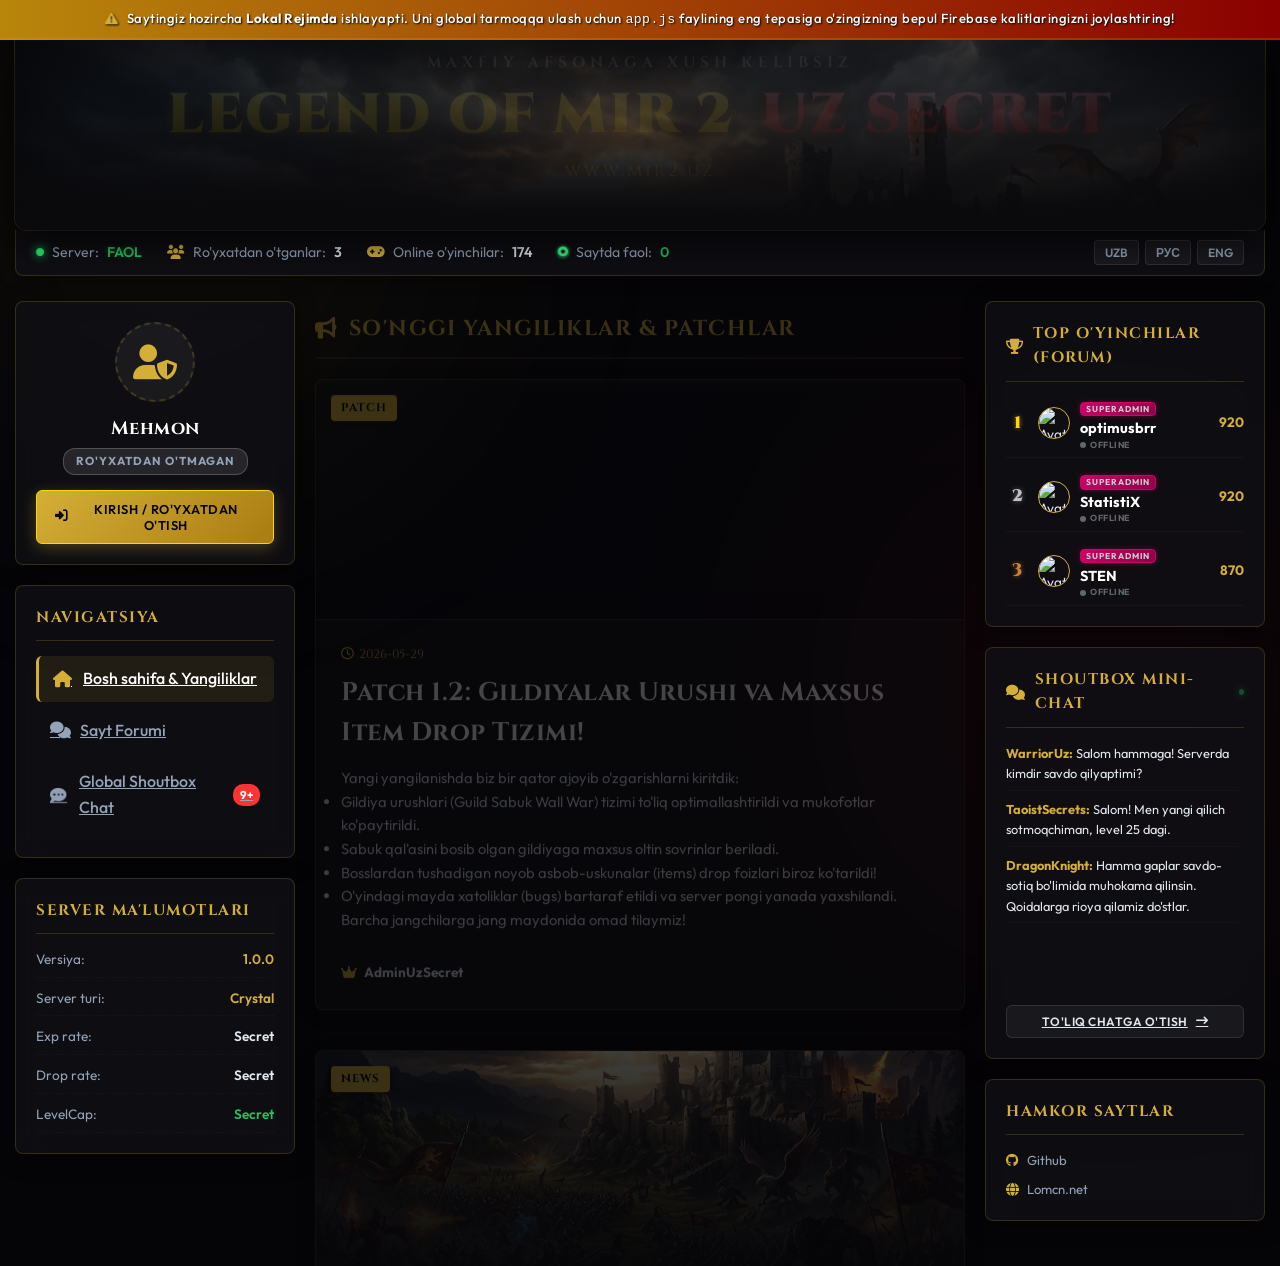
==== commit 7cee795c: "Add files via upload" ====
--- a/admin.html
+++ b/admin.html
@@ -287,9 +287,8 @@
                 <div class="sidebar-card partner-links-card">
                     <h4 class="card-title" data-i18n="partner_links">HAMKOR SAYTLAR</h4>
                     <ul class="partner-list">
-                        <li><a href="#" class="partner-link"><i class="fa-solid fa-shield text-gold"></i> Mir 2 Database</a></li>
-                        <li><a href="#" class="partner-link"><i class="fa-solid fa-swords text-gold"></i> Mir 2 Wiki Guide</a></li>
-                        <li><a href="#" class="partner-link"><i class="fa-solid fa-dragon text-gold"></i> MMORPG UZ Hub</a></li>
+                        <li><a href="https://github.com" target="_blank" class="partner-link"><i class="fa-brands fa-github text-gold"></i> Github</a></li>
+                        <li><a href="https://lomcn.net" target="_blank" class="partner-link"><i class="fa-solid fa-globe text-gold"></i> Lomcn.net</a></li>
                     </ul>
                 </div>
 
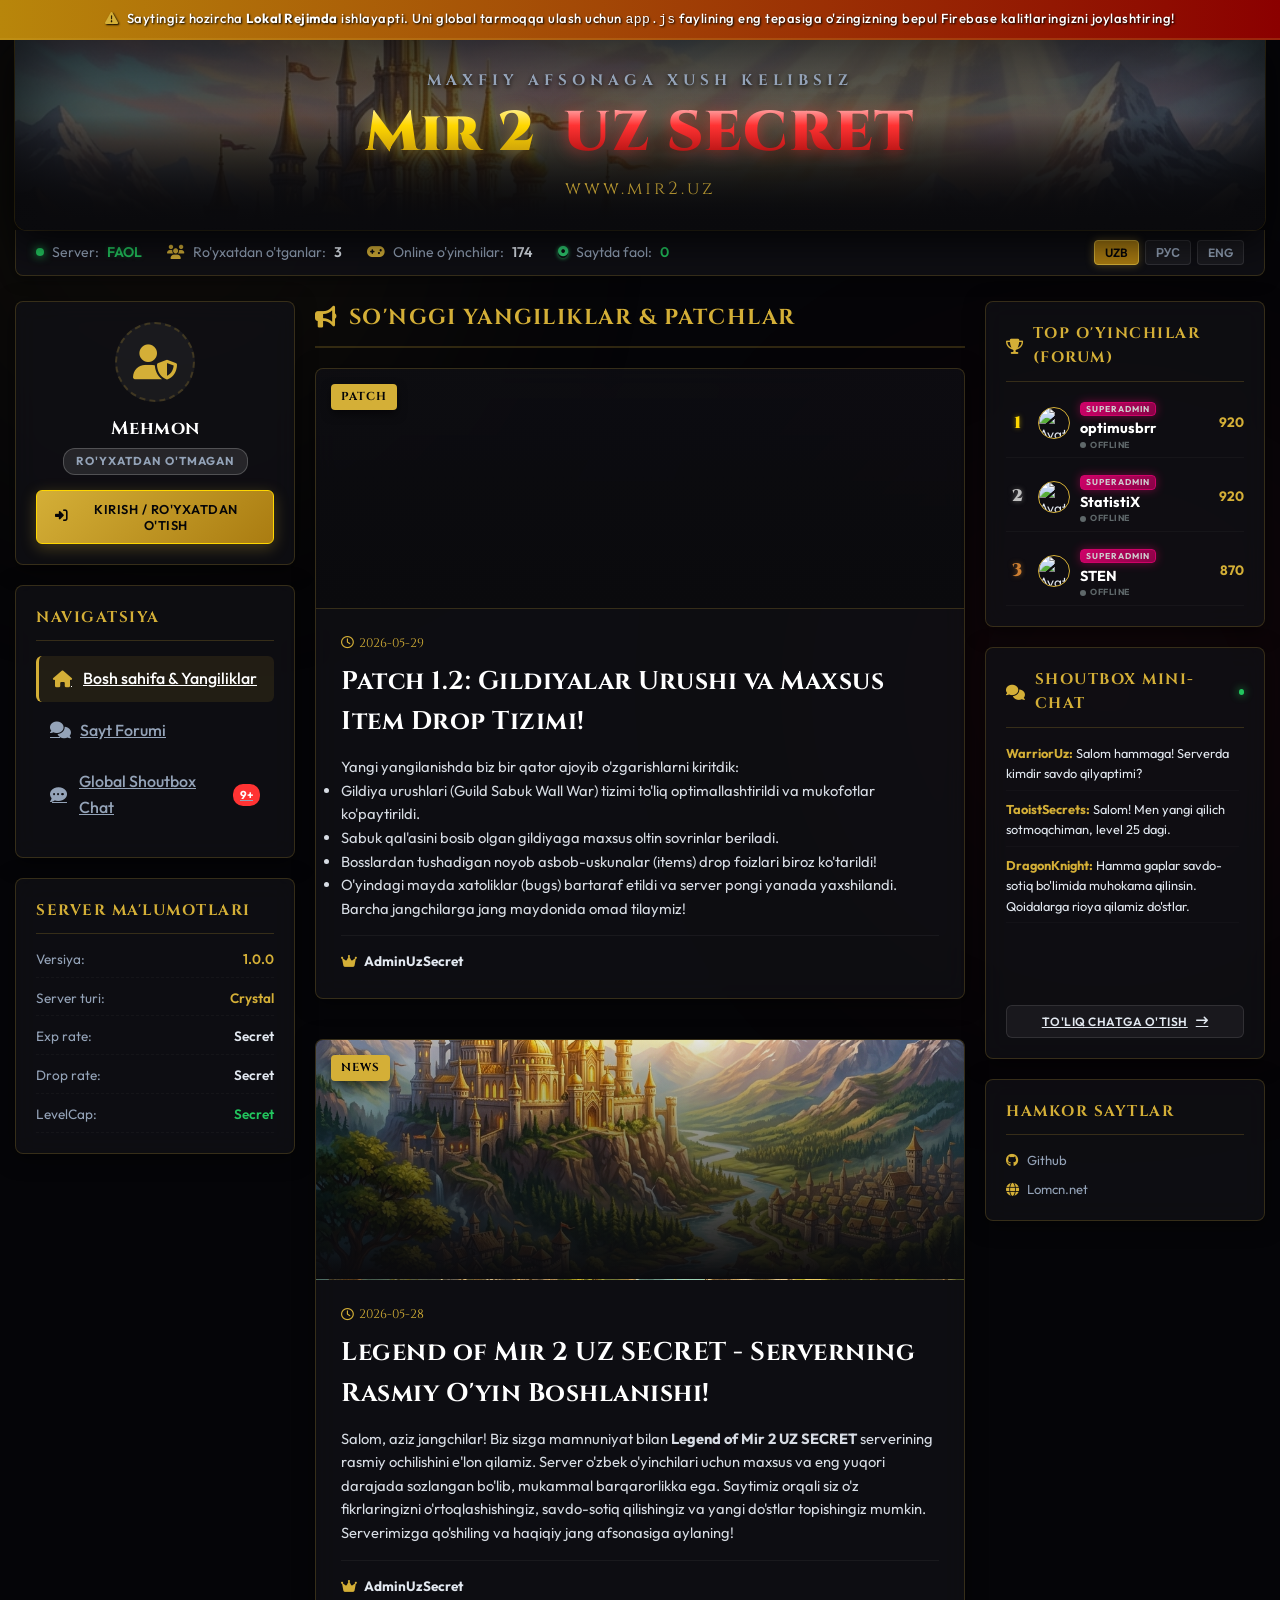
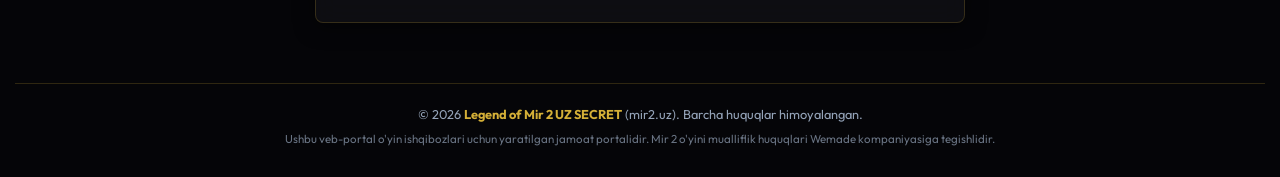
==== commit 531080c6: "Add files via upload" ====
--- a/admin.html
+++ b/admin.html
@@ -39,7 +39,7 @@
                 <div class="header-logo-container">
                     <span class="sub-title" data-i18n="welcome_title">WELCOME TO THE SECRET LEGEND</span>
                     <h1 class="main-logo-text">
-                        <span class="gold-text">LEGEND OF MIR 2</span>
+                        <span class="gold-text">Mir 2</span>
                         <span class="crimson-text glow-red">UZ SECRET</span>
                     </h1>
                     <p class="server-domain">www.mir2.uz</p>
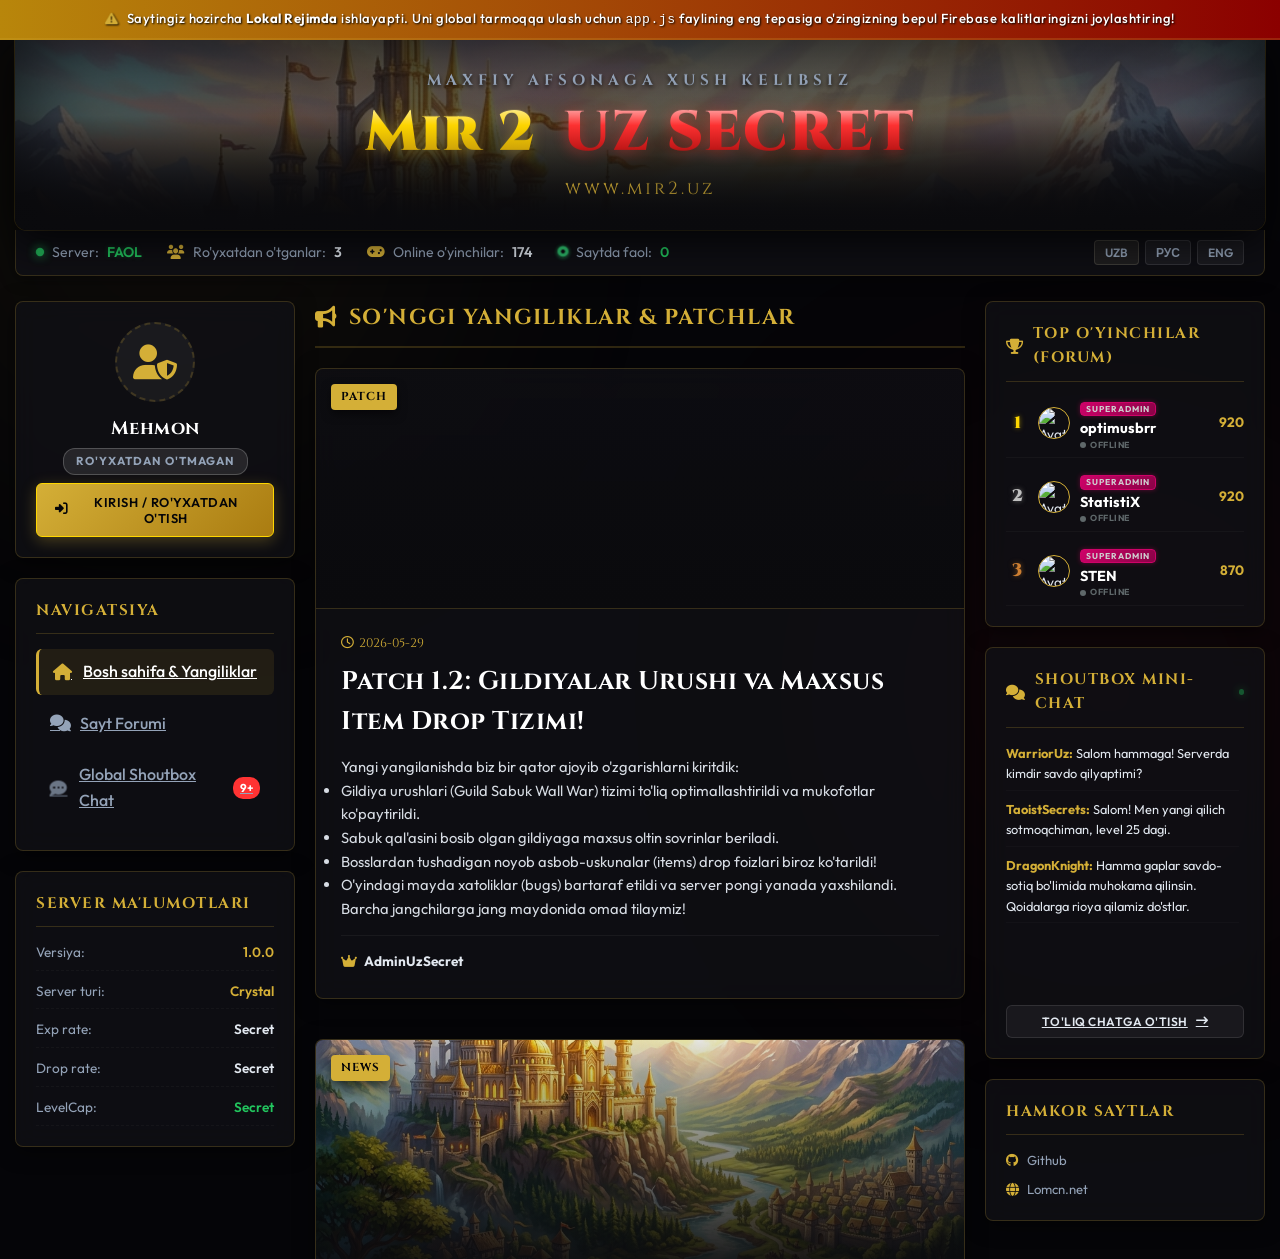
==== commit a90c0f11: "Add files via upload" ====
--- a/admin.html
+++ b/admin.html
@@ -154,6 +154,10 @@
                             <i class="fa-solid fa-comment-dots animate-pulse"></i>
                             <span data-i18n="nav_chat">Global Shoutbox Chat</span>
                             <span class="badge badge-red pulse" id="chat-badge-count">9+</span>
+                        </a>
+                        <a href="download.html" class="nav-item" id="nav-item-download">
+                            <i class="fa-solid fa-download"></i>
+                            <span data-i18n="nav_download">Yuklab olish</span>
                         </a>
                         <a href="admin.html" class="nav-item active" id="nav-item-admin">
                             <i class="fa-solid fa-crown text-gold"></i>
--- a/style.css
+++ b/style.css
@@ -297,25 +297,25 @@
 }
 .profile-avatar-container {
     position: relative;
-    width: 85px;
-    height: 85px;
-    margin-bottom: 12px;
+    width: 55px;
+    height: 55px;
+    margin-bottom: 6px;
 }
 .user-avatar {
-    width: 85px;
-    height: 85px;
+    width: 55px;
+    height: 55px;
     border-radius: 50%;
     background: rgba(255, 255, 255, 0.03);
     border: 2px solid var(--gold);
-    padding: 3px;
+    padding: 2px;
     object-fit: cover;
 }
 .rank-ring {
     position: absolute;
     top: -3px;
     left: -3px;
-    width: 91px;
-    height: 91px;
+    width: 61px;
+    height: 61px;
     border-radius: 50%;
     border: 2px solid transparent;
     pointer-events: none;
@@ -342,7 +342,7 @@
     font-weight: 700;
     text-transform: uppercase;
     letter-spacing: 1px;
-    margin-bottom: 15px;
+    margin-bottom: 8px;
 }
 .role-badge.superadmin {
     background: linear-gradient(135deg, #ff007f 0%, #aa0055 100%);
@@ -386,8 +386,8 @@
     width: 100%;
     border-top: 1px solid rgba(255, 255, 255, 0.05);
     border-bottom: 1px solid rgba(255, 255, 255, 0.05);
-    padding: 12px 0;
-    margin-bottom: 15px;
+    padding: 6px 0;
+    margin-bottom: 10px;
 }
 .stat-item {
     display: flex;
@@ -405,9 +405,16 @@
 }
 .profile-actions {
     display: flex;
-    flex-direction: column;
-    gap: 8px;
+    flex-direction: row;
+    gap: 6px;
     width: 100%;
+}
+.profile-actions .btn {
+    flex: 1;
+    padding: 6px 8px;
+    font-size: 0.68rem;
+    white-space: nowrap;
+    letter-spacing: 0.2px;
 }
 
 /* BUTTONS */
@@ -1482,3 +1489,121 @@
         grid-template-columns: 1fr;
     }
 }
+
+/* DOWNLOADS LAYOUT */
+.downloads-list-grid {
+    display: grid;
+    grid-template-columns: 1fr;
+    gap: 20px;
+    margin-top: 15px;
+}
+.download-card {
+    background: var(--bg-card);
+    border: 1px solid var(--border-gold-dim);
+    border-radius: 8px;
+    overflow: hidden;
+    transition: all 0.3s ease;
+    box-shadow: 0 4px 15px rgba(0, 0, 0, 0.4);
+    display: flex;
+    flex-direction: column;
+}
+.download-card:hover {
+    border-color: var(--gold);
+    transform: translateY(-2px);
+    box-shadow: 0 6px 20px rgba(212, 175, 55, 0.15);
+}
+.download-header {
+    background: linear-gradient(135deg, rgba(20, 20, 25, 0.9) 0%, rgba(35, 30, 20, 0.9) 100%);
+    padding: 15px 20px;
+    border-bottom: 1px solid var(--border-gold-dim);
+    display: flex;
+    justify-content: space-between;
+    align-items: center;
+}
+.download-title-area h3 {
+    font-family: var(--font-heading);
+    color: var(--gold);
+    font-size: 1.25rem;
+    margin: 0;
+    text-shadow: 0 2px 4px rgba(0,0,0,0.5);
+}
+.download-size-badge {
+    background: rgba(212, 175, 55, 0.1);
+    color: var(--gold-bright);
+    border: 1px solid var(--border-gold);
+    padding: 3px 10px;
+    border-radius: 4px;
+    font-size: 0.8rem;
+    font-weight: 700;
+}
+.download-body {
+    padding: 20px;
+    flex-grow: 1;
+}
+.download-desc {
+    color: var(--text-muted);
+    font-size: 0.92rem;
+    line-height: 1.6;
+    margin-bottom: 20px;
+}
+.download-links-grid {
+    display: grid;
+    grid-template-columns: repeat(auto-fill, minmax(180px, 1fr));
+    gap: 12px;
+}
+.download-link-btn {
+    display: inline-flex;
+    align-items: center;
+    justify-content: center;
+    gap: 8px;
+    padding: 10px 15px;
+    border-radius: 6px;
+    font-family: var(--font-body);
+    font-weight: 600;
+    font-size: 0.82rem;
+    color: #ffffff;
+    text-decoration: none;
+    text-transform: uppercase;
+    transition: all 0.3s ease;
+    border: 1px solid rgba(255, 255, 255, 0.08);
+}
+.download-link-btn.google-drive {
+    background: linear-gradient(135deg, #1fa463 0%, #0f7543 100%);
+    box-shadow: 0 0 10px rgba(31, 164, 99, 0.2);
+}
+.download-link-btn.google-drive:hover {
+    background: linear-gradient(135deg, #2ecc71 0%, #1fa463 100%);
+    box-shadow: 0 0 15px rgba(46, 204, 113, 0.4);
+}
+.download-link-btn.yandex-disk {
+    background: linear-gradient(135deg, #e67e22 0%, #d35400 100%);
+    box-shadow: 0 0 10px rgba(230, 126, 34, 0.2);
+}
+.download-link-btn.yandex-disk:hover {
+    background: linear-gradient(135deg, #f39c12 0%, #e67e22 100%);
+    box-shadow: 0 0 15px rgba(241, 196, 15, 0.4);
+}
+.download-link-btn.mega-nz {
+    background: linear-gradient(135deg, #e74c3c 0%, #c0392b 100%);
+    box-shadow: 0 0 10px rgba(231, 76, 60, 0.2);
+}
+.download-link-btn.mega-nz:hover {
+    background: linear-gradient(135deg, #ff6b6b 0%, #e74c3c 100%);
+    box-shadow: 0 0 15px rgba(231, 76, 60, 0.4);
+}
+.download-link-btn.telegram-link {
+    background: linear-gradient(135deg, #3498db 0%, #2980b9 100%);
+    box-shadow: 0 0 10px rgba(52, 152, 219, 0.2);
+}
+.download-link-btn.telegram-link:hover {
+    background: linear-gradient(135deg, #5dade2 0%, #3498db 100%);
+    box-shadow: 0 0 15px rgba(52, 152, 219, 0.4);
+}
+.download-card-footer {
+    padding: 15px 20px;
+    background: rgba(10, 10, 13, 0.4);
+    border-top: 1px dashed rgba(255, 255, 255, 0.05);
+    display: flex;
+    justify-content: flex-end;
+    gap: 8px;
+}
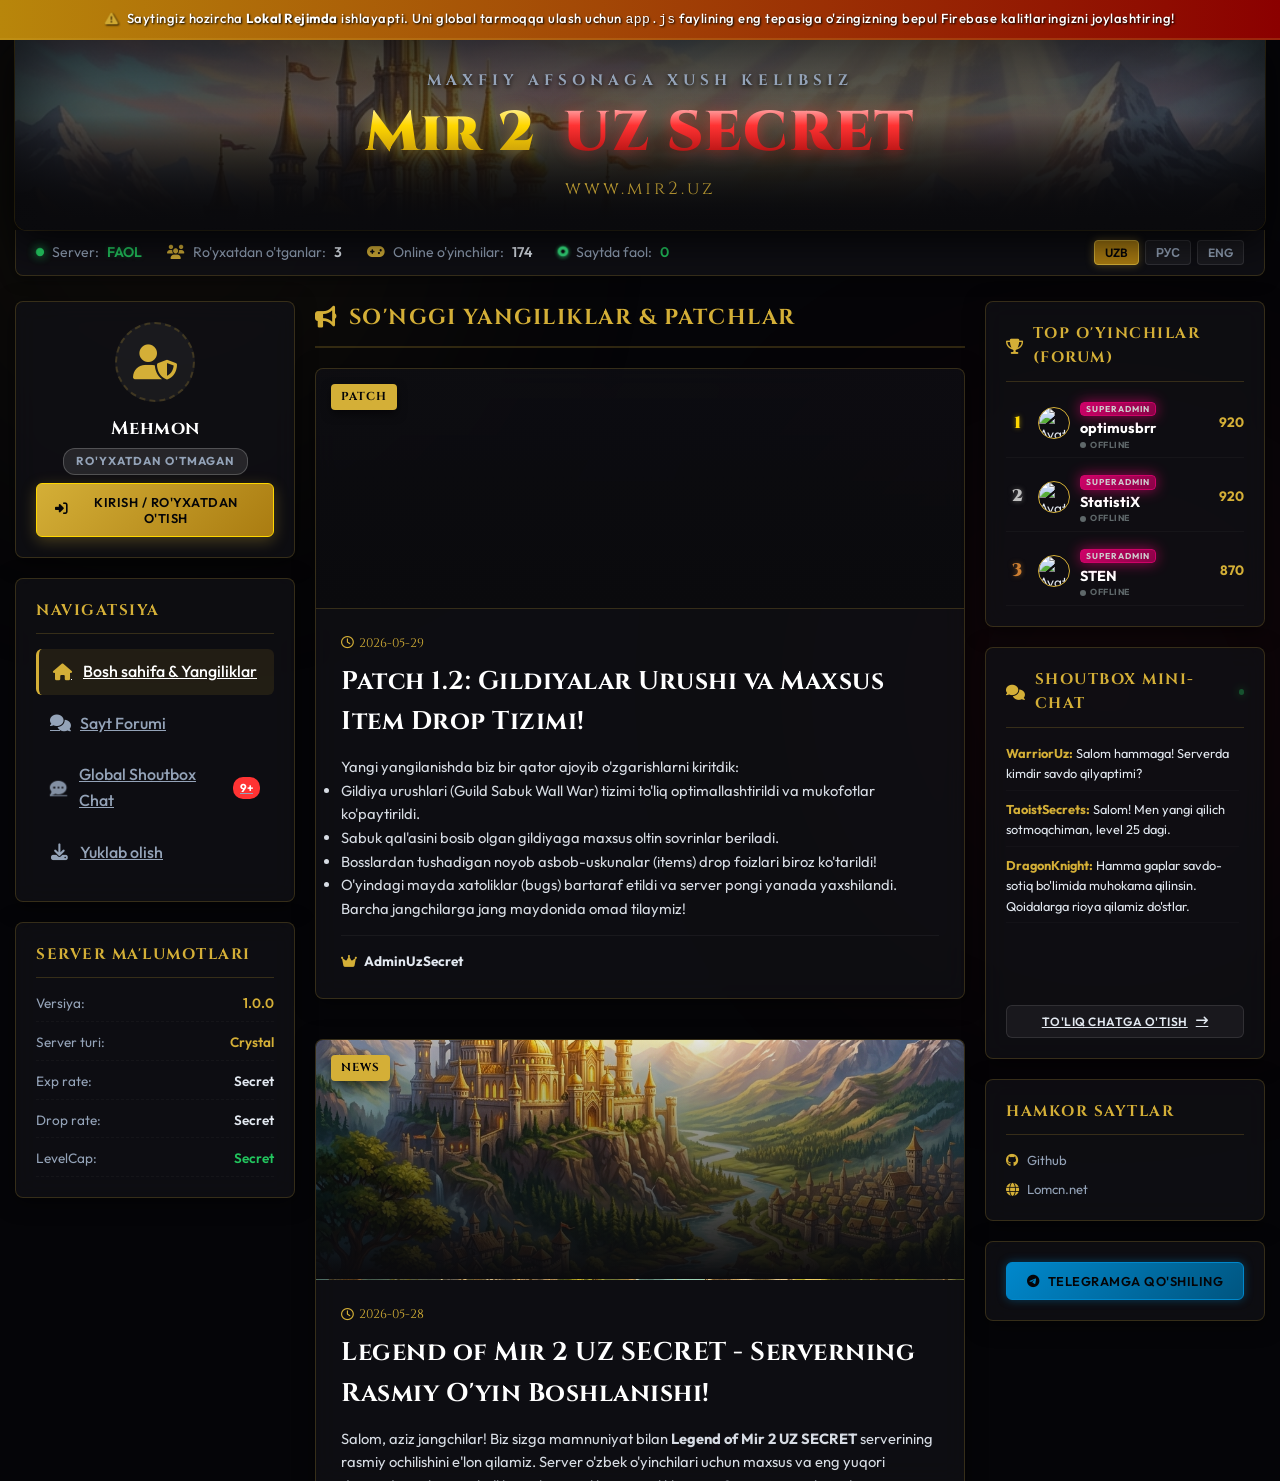
==== commit 342f7c2a: "Add files via upload" ====
--- a/admin.html
+++ b/admin.html
@@ -296,6 +296,13 @@
                     </ul>
                 </div>
 
+                <!-- TELEGRAM JOIN CARD -->
+                <div class="sidebar-card telegram-join-card" style="margin-top: 15px; text-align: center;">
+                    <button class="btn btn-primary btn-full" id="open-tg-modal-btn" style="background: linear-gradient(135deg, #0088cc 0%, #005580 100%); border-color: #0088cc; box-shadow: 0 0 10px rgba(0, 136, 204, 0.4);">
+                        <i class="fa-brands fa-telegram"></i> Telegramga qo'shiling
+                    </button>
+                </div>
+
             </aside>
 
         </div>
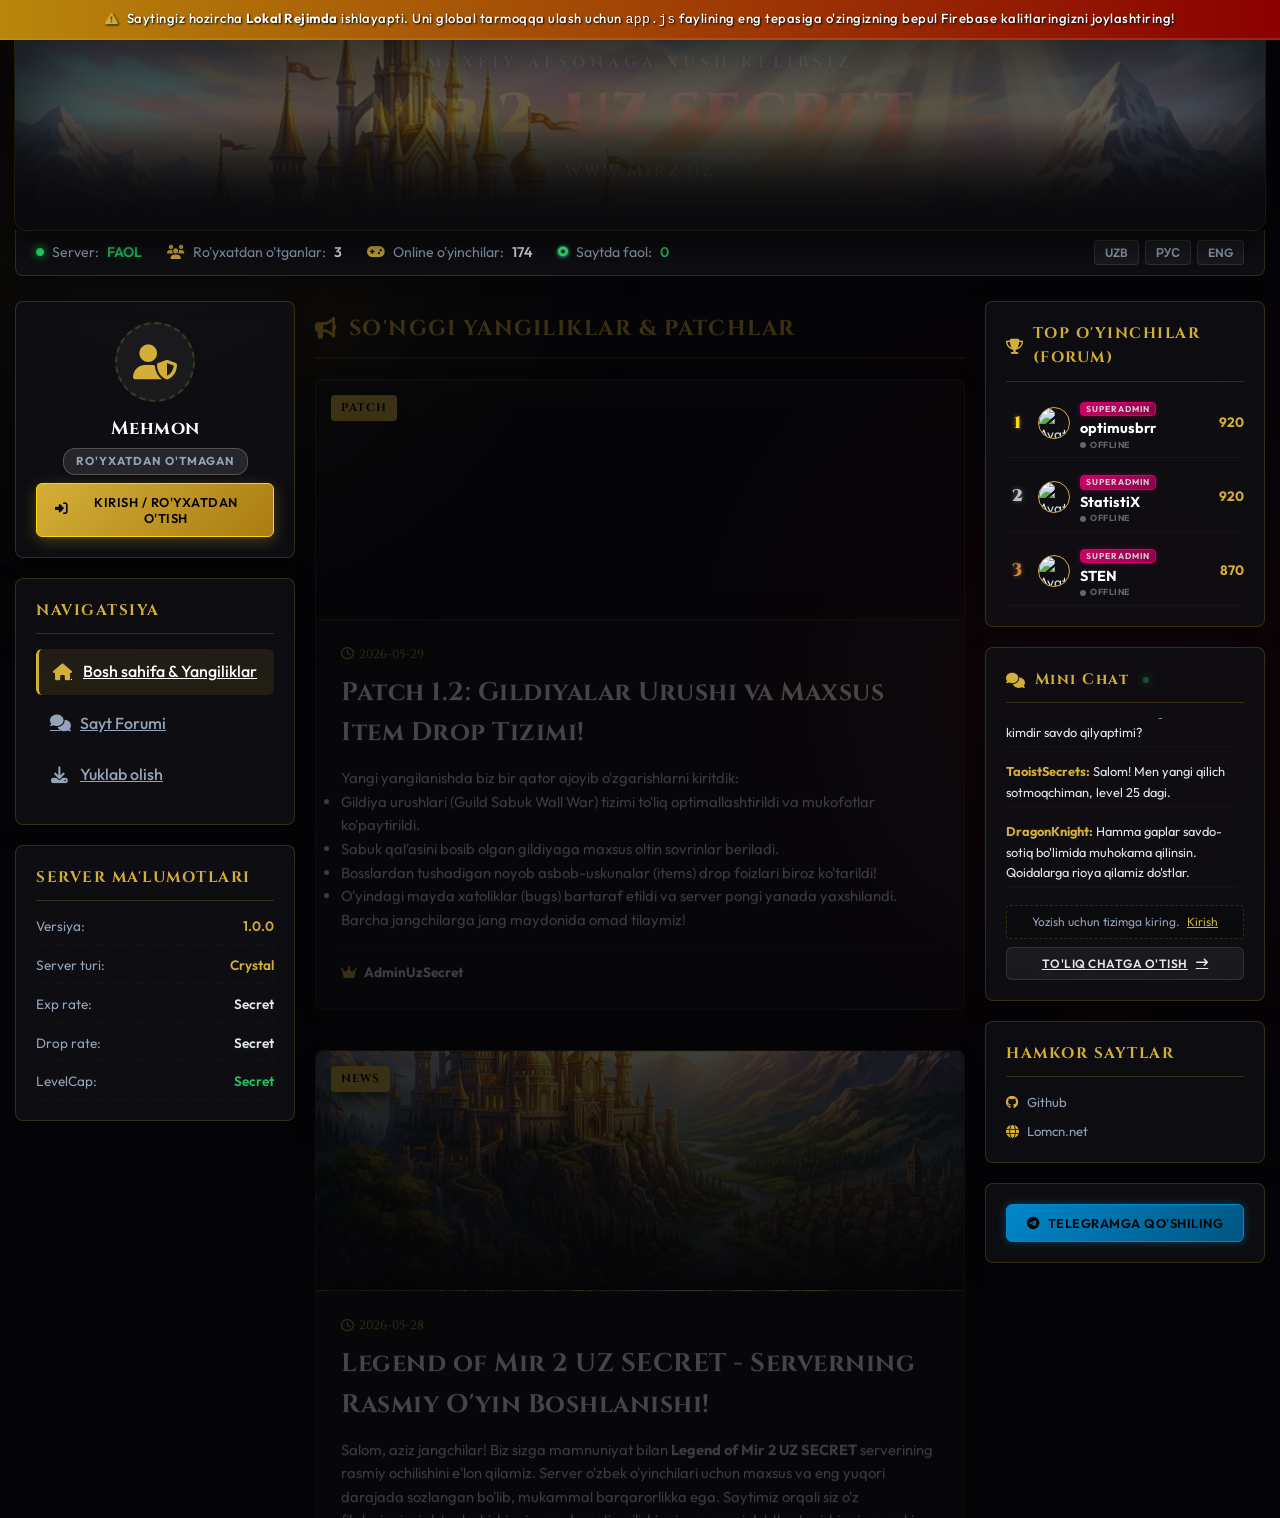
==== commit b4425d10: "Add files via upload" ====
--- a/admin.html
+++ b/admin.html
@@ -150,11 +150,7 @@
                             <i class="fa-solid fa-comments"></i>
                             <span data-i18n="nav_forum">Sayt Forumi</span>
                         </a>
-                        <a href="chat.html" class="nav-item">
-                            <i class="fa-solid fa-comment-dots animate-pulse"></i>
-                            <span data-i18n="nav_chat">Global Shoutbox Chat</span>
-                            <span class="badge badge-red pulse" id="chat-badge-count">9+</span>
-                        </a>
+
                         <a href="download.html" class="nav-item" id="nav-item-download">
                             <i class="fa-solid fa-download"></i>
                             <span data-i18n="nav_download">Yuklab olish</span>
@@ -276,7 +272,7 @@
                 <div class="sidebar-card mini-chat-card">
                     <h4 class="card-title">
                         <i class="fa-solid fa-comments text-gold"></i> 
-                        <span data-i18n="shoutbox_preview">SHOUTBOX MINI-CHAT</span>
+                        <span data-i18n="shoutbox_preview">Mini Chat</span>
                         <span class="pulse-dot green"></span>
                     </h4>
                     <div class="mini-chat-logs" id="mini-chat-list">
@@ -309,8 +305,20 @@
 
         <!-- FOOTER -->
         <footer class="main-footer">
+            <div class="footer-disclaimer-box" style="margin-bottom: 25px; padding: 25px; background: rgba(0, 0, 0, 0.45); border: 1px solid rgba(212, 175, 55, 0.2); border-radius: 8px; text-align: left; font-size: 0.8rem; line-height: 1.6; max-width: 1000px; margin-left: auto; margin-right: auto; box-shadow: 0 4px 15px rgba(0,0,0,0.5);">
+                <h4 style="color: var(--gold-bright); font-family: var(--font-heading); margin-top: 0; margin-bottom: 15px; font-size: 0.95rem; border-bottom: 1px dashed rgba(212, 175, 55, 0.3); padding-bottom: 8px; letter-spacing: 0.5px; display: flex; align-items: center; gap: 8px;">
+                    <i class="fa-solid fa-scale-balanced text-gold"></i> Huquqiy bildirishnoma (Copyright & Disclaimer)
+                </h4>
+                <ul style="list-style: none; padding: 0; margin: 0; display: flex; flex-direction: column; gap: 10px; color: var(--text-muted);">
+                    <li><strong style="color: #fff;"><i class="fa-solid fa-copyright text-gold" style="font-size: 0.75rem; margin-right: 6px;"></i> Mualliflik huquqi:</strong> © 2026 Mir2uz Secret. Barcha huquqlar himoyalangan.</li>
+                    <li><strong style="color: #fff;"><i class="fa-solid fa-code text-gold" style="font-size: 0.75rem; margin-right: 6px;"></i> Dasturiy ta’minot:</strong> Oʻyin dvijogi, mexanikasi va dasturiy kodlari toʻliq mualliflar (Mir2uz) tomonidan mustaqil ravishda ishlab chiqilgan.</li>
+                    <li><strong style="color: #fff;"><i class="fa-solid fa-trademark text-gold" style="font-size: 0.75rem; margin-right: 6px;"></i> Intellektual mulk:</strong> Oʻyin konsepsiyasi, gʻoyasi va savdo belgisi huquqlari toʻliq Wemade Co., Ltd. kompaniyasiga tegishli.</li>
+                    <li><strong style="color: #fff;"><i class="fa-solid fa-palette text-gold" style="font-size: 0.75rem; margin-right: 6px;"></i> Grafik aktivlar:</strong> Ayrim personaj kiyimlari va vizual elementlar Lomcn hamjamiyati ishtirokchilari tomonidan yaratilgan boʻlib, GitHub platformasidagi ochiq manbalardan (Open-source) jalb qilingan.</li>
+                    <li><strong style="color: #fff;"><i class="fa-solid fa-circle-info text-gold" style="font-size: 0.75rem; margin-right: 6px;"></i> Loyiha maqsadlari:</strong> Ushbu loyiha notijorat xarakterga ega boʻlib, uchinchi shaxslarning intellektual mulk huquqlarini buzmagan holda, faqatgina tanishuv va eski xotiralarni tiklash (Fan-made Remake) maqsadida yaratilgan.</li>
+                </ul>
+            </div>
             <p>&copy; 2026 <strong>Legend of Mir 2 UZ SECRET</strong> (mir2.uz). Barcha huquqlar himoyalangan.</p>
-            <p class="footer-note" data-i18n="footer_credits">Ushbu veb-portal o'yin ishqibozlari uchun yaratilgan jamoat portalidir. Mir 2 o'yini mualliflik huquqlari Wemade kompaniyasiga tegishlidir.</p>
+            <p class="footer-note" data-i18n="footer_credits" style="display:none;">Ushbu veb-portal o'yin ishqibozlari uchun yaratilgan jamoat portalidir. Mir 2 o'yini mualliflik huquqlari Wemade kompaniyasiga tegishlidir.</p>
         </footer>
 
     </div>
--- a/style.css
+++ b/style.css
@@ -1081,7 +1081,7 @@
 
 /* RIGHT SIDEBAR MINI SHOUTBOX PREVIEW */
 .mini-chat-logs {
-    height: 250px;
+    height: 175px;
     overflow-y: auto;
     display: flex;
     flex-direction: column;
@@ -1607,3 +1607,16 @@
     justify-content: flex-end;
     gap: 8px;
 }
+
+/* PREMIUM TELEGRAM BUTTON & MODAL Refinements */
+#open-tg-modal-btn {
+    transition: all 0.3s cubic-bezier(0.25, 0.8, 0.25, 1) !important;
+}
+#open-tg-modal-btn:hover {
+    transform: translateY(-2px);
+    box-shadow: 0 0 20px rgba(0, 136, 204, 0.8) !important;
+    filter: brightness(1.1);
+}
+#open-tg-modal-btn:active {
+    transform: translateY(0);
+}
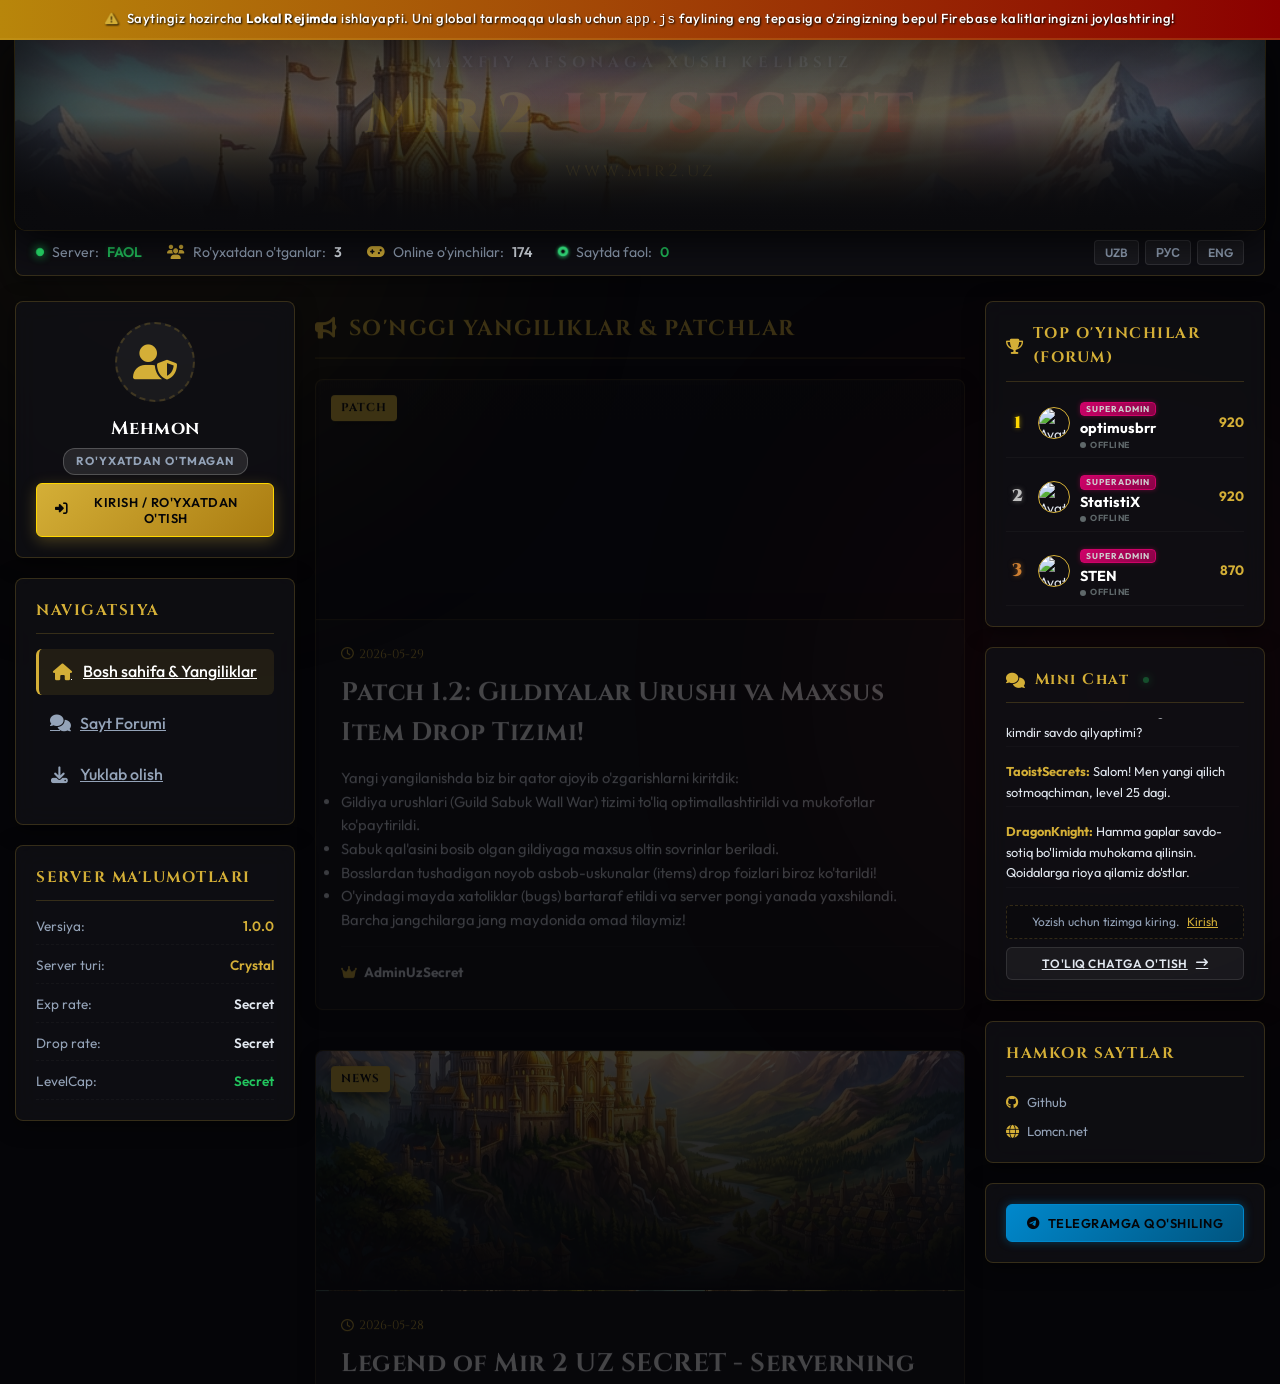
==== commit 31c0c5b0: "Add files via upload" ====
--- a/admin.html
+++ b/admin.html
@@ -304,17 +304,16 @@
         </div>
 
         <!-- FOOTER -->
-        <footer class="main-footer">
-            <div class="footer-disclaimer-box" style="margin-bottom: 25px; padding: 25px; background: rgba(0, 0, 0, 0.45); border: 1px solid rgba(212, 175, 55, 0.2); border-radius: 8px; text-align: left; font-size: 0.8rem; line-height: 1.6; max-width: 1000px; margin-left: auto; margin-right: auto; box-shadow: 0 4px 15px rgba(0,0,0,0.5);">
-                <h4 style="color: var(--gold-bright); font-family: var(--font-heading); margin-top: 0; margin-bottom: 15px; font-size: 0.95rem; border-bottom: 1px dashed rgba(212, 175, 55, 0.3); padding-bottom: 8px; letter-spacing: 0.5px; display: flex; align-items: center; gap: 8px;">
+        <footer class="main-footer" style="padding-bottom: 30px; border-top: none; padding-top: 0; margin-top: 30px;">
+            <div class="footer-disclaimer-box" style="margin-bottom: 20px; padding: 12px 0; border-top: 1px dashed rgba(212, 175, 55, 0.25); border-bottom: 1px dashed rgba(212, 175, 55, 0.25); text-align: left; font-size: 0.8rem; line-height: 1.4; width: 100vw; margin-left: calc(50% - 50vw); margin-right: calc(50% - 50vw); padding-left: calc(50vw - 50% + 15px); padding-right: calc(50vw - 50% + 15px); box-sizing: border-box;">
+                <h4 style="color: var(--gold-bright); font-family: var(--font-heading); margin-top: 0; margin-bottom: 8px; font-size: 0.9rem; letter-spacing: 0.5px; display: flex; align-items: center; gap: 8px;">
                     <i class="fa-solid fa-scale-balanced text-gold"></i> Huquqiy bildirishnoma (Copyright & Disclaimer)
                 </h4>
-                <ul style="list-style: none; padding: 0; margin: 0; display: flex; flex-direction: column; gap: 10px; color: var(--text-muted);">
-                    <li><strong style="color: #fff;"><i class="fa-solid fa-copyright text-gold" style="font-size: 0.75rem; margin-right: 6px;"></i> Mualliflik huquqi:</strong> © 2026 Mir2uz Secret. Barcha huquqlar himoyalangan.</li>
-                    <li><strong style="color: #fff;"><i class="fa-solid fa-code text-gold" style="font-size: 0.75rem; margin-right: 6px;"></i> Dasturiy ta’minot:</strong> Oʻyin dvijogi, mexanikasi va dasturiy kodlari toʻliq mualliflar (Mir2uz) tomonidan mustaqil ravishda ishlab chiqilgan.</li>
-                    <li><strong style="color: #fff;"><i class="fa-solid fa-trademark text-gold" style="font-size: 0.75rem; margin-right: 6px;"></i> Intellektual mulk:</strong> Oʻyin konsepsiyasi, gʻoyasi va savdo belgisi huquqlari toʻliq Wemade Co., Ltd. kompaniyasiga tegishli.</li>
-                    <li><strong style="color: #fff;"><i class="fa-solid fa-palette text-gold" style="font-size: 0.75rem; margin-right: 6px;"></i> Grafik aktivlar:</strong> Ayrim personaj kiyimlari va vizual elementlar Lomcn hamjamiyati ishtirokchilari tomonidan yaratilgan boʻlib, GitHub platformasidagi ochiq manbalardan (Open-source) jalb qilingan.</li>
-                    <li><strong style="color: #fff;"><i class="fa-solid fa-circle-info text-gold" style="font-size: 0.75rem; margin-right: 6px;"></i> Loyiha maqsadlari:</strong> Ushbu loyiha notijorat xarakterga ega boʻlib, uchinchi shaxslarning intellektual mulk huquqlarini buzmagan holda, faqatgina tanishuv va eski xotiralarni tiklash (Fan-made Remake) maqsadida yaratilgan.</li>
+                <ul style="list-style: none; padding: 0; margin: 0; display: flex; flex-direction: column; gap: 4px; color: var(--text-muted);">
+                    <li><strong style="color: #fff;"><i class="fa-solid fa-copyright text-gold" style="font-size: 0.75rem; margin-right: 6px;"></i> © 2026 Mir2uz Secret.</strong> Barcha huquqlar himoyalangan.</li>
+                    <li><strong style="color: #fff;"><i class="fa-solid fa-code text-gold" style="font-size: 0.75rem; margin-right: 6px;"></i> Dasturiy mualliflik:</strong> Ushbu oʻyin va uning dasturiy ta’minoti toʻliq mir2.uz sayti mualliflari tomonidan mustaqil ravishda ishlab chiqilgan. Oʻyin tarkibida faqatgina ushbu loyihaga tegishli boʻlgan va boshqa manbalarda takrorlanmaydigan eksklyuziv gʻoyalar, mexanikalar hamda yoʻnalishlar mavjud.</li>
+                    <li><strong style="color: #fff;"><i class="fa-solid fa-palette text-gold" style="font-size: 0.75rem; margin-right: 6px;"></i> Grafik elementlar:</strong> Oʻyin interfeysidagi ayrim qoʻshimcha kichik vizual elementlar va personaj kiyimlari GitHub hamda Lomcn platformalarining ochiq hamjamiyatlaridan jalb qilingan.</li>
+                    <li><strong style="color: #fff;"><i class="fa-solid fa-circle-info text-gold" style="font-size: 0.75rem; margin-right: 6px;"></i> Loyiha maqomi:</strong> Ushbu platforma va oʻyin mutlaqo notijorat xarakterga ega boʻlib, uchinchi shaxslarning intellektual mulk huquqlarini buzishni maqsad qilmaydi.</li>
                 </ul>
             </div>
             <p>&copy; 2026 <strong>Legend of Mir 2 UZ SECRET</strong> (mir2.uz). Barcha huquqlar himoyalangan.</p>
@@ -396,6 +395,6 @@
     </div>
 
     <!-- Core App Logic -->
-    <script type="module" src="app.js?v=1.1"></script>
+    <script type="module" src="app.js?v=1.2"></script>
 </body>
 </html>
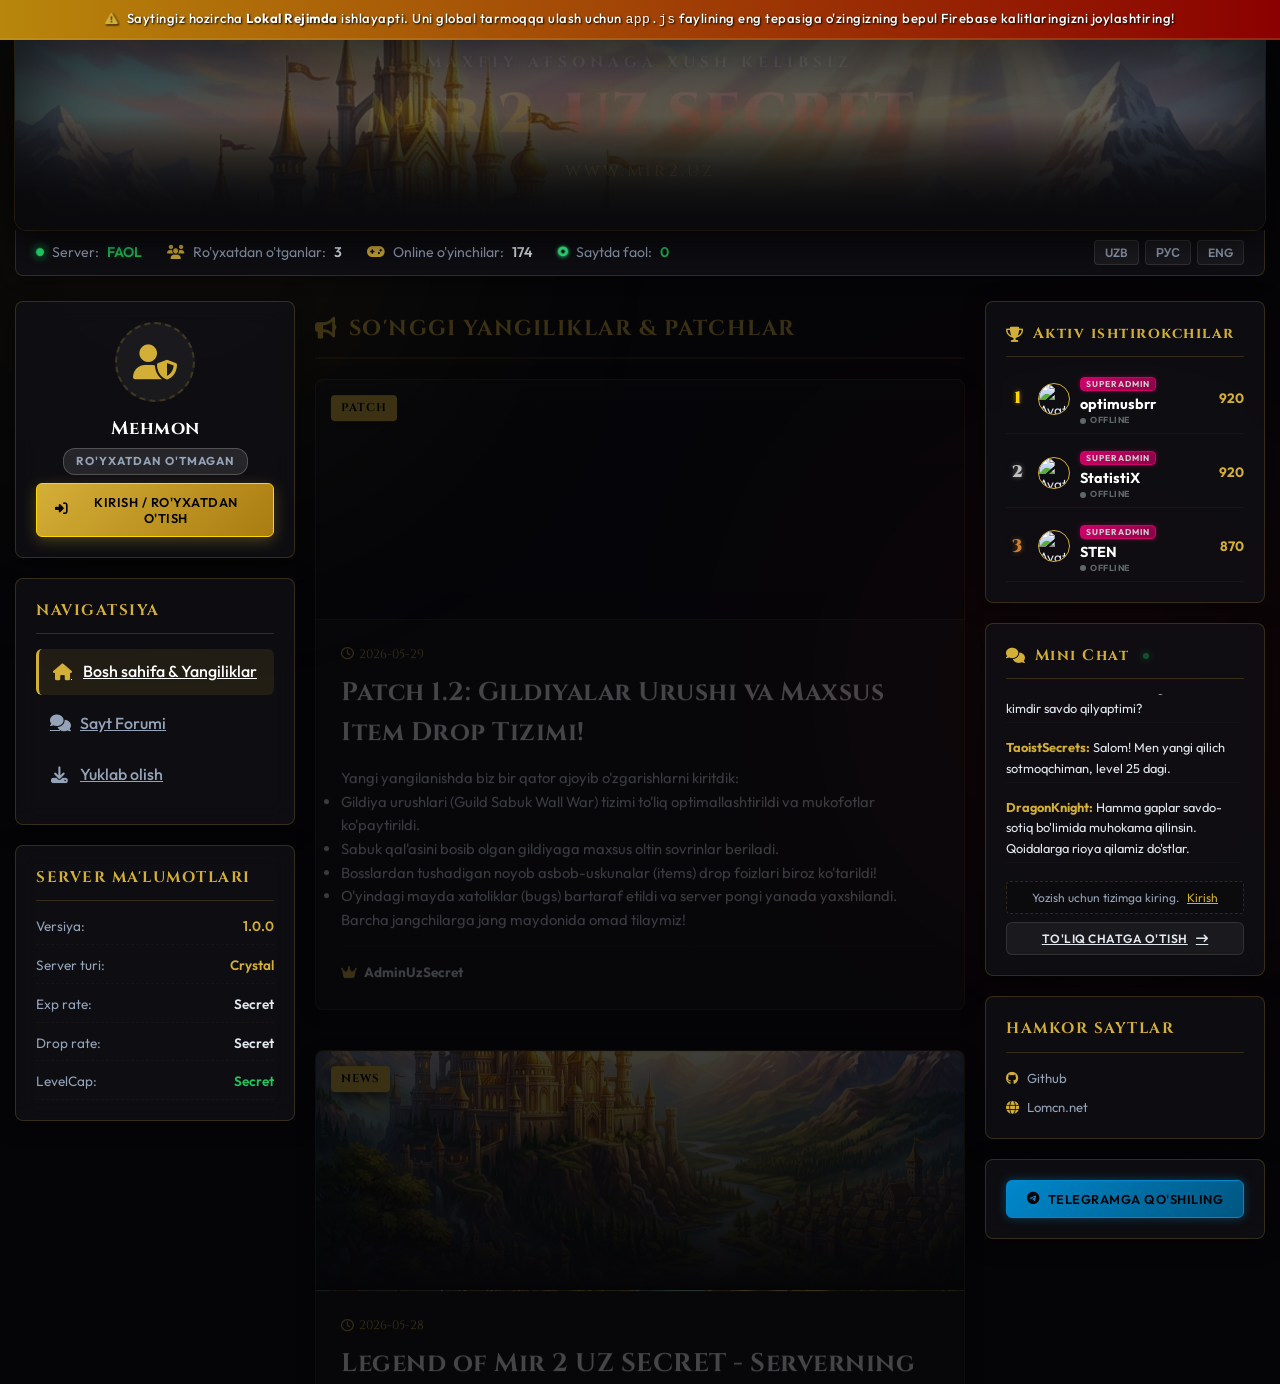
==== commit 3f251d24: "Add files via upload" ====
--- a/admin.html
+++ b/admin.html
@@ -316,7 +316,7 @@
                     <li><strong style="color: #fff;"><i class="fa-solid fa-circle-info text-gold" style="font-size: 0.75rem; margin-right: 6px;"></i> Loyiha maqomi:</strong> Ushbu platforma va oʻyin mutlaqo notijorat xarakterga ega boʻlib, uchinchi shaxslarning intellektual mulk huquqlarini buzishni maqsad qilmaydi.</li>
                 </ul>
             </div>
-            <p>&copy; 2026 <strong>Legend of Mir 2 UZ SECRET</strong> (mir2.uz). Barcha huquqlar himoyalangan.</p>
+            <p>&copy; 2026 <strong>Mir2UZSECRET</strong> (mir2.uz). Barcha huquqlar himoyalangan.</p>
             <p class="footer-note" data-i18n="footer_credits" style="display:none;">Ushbu veb-portal o'yin ishqibozlari uchun yaratilgan jamoat portalidir. Mir 2 o'yini mualliflik huquqlari Wemade kompaniyasiga tegishlidir.</p>
         </footer>
 
